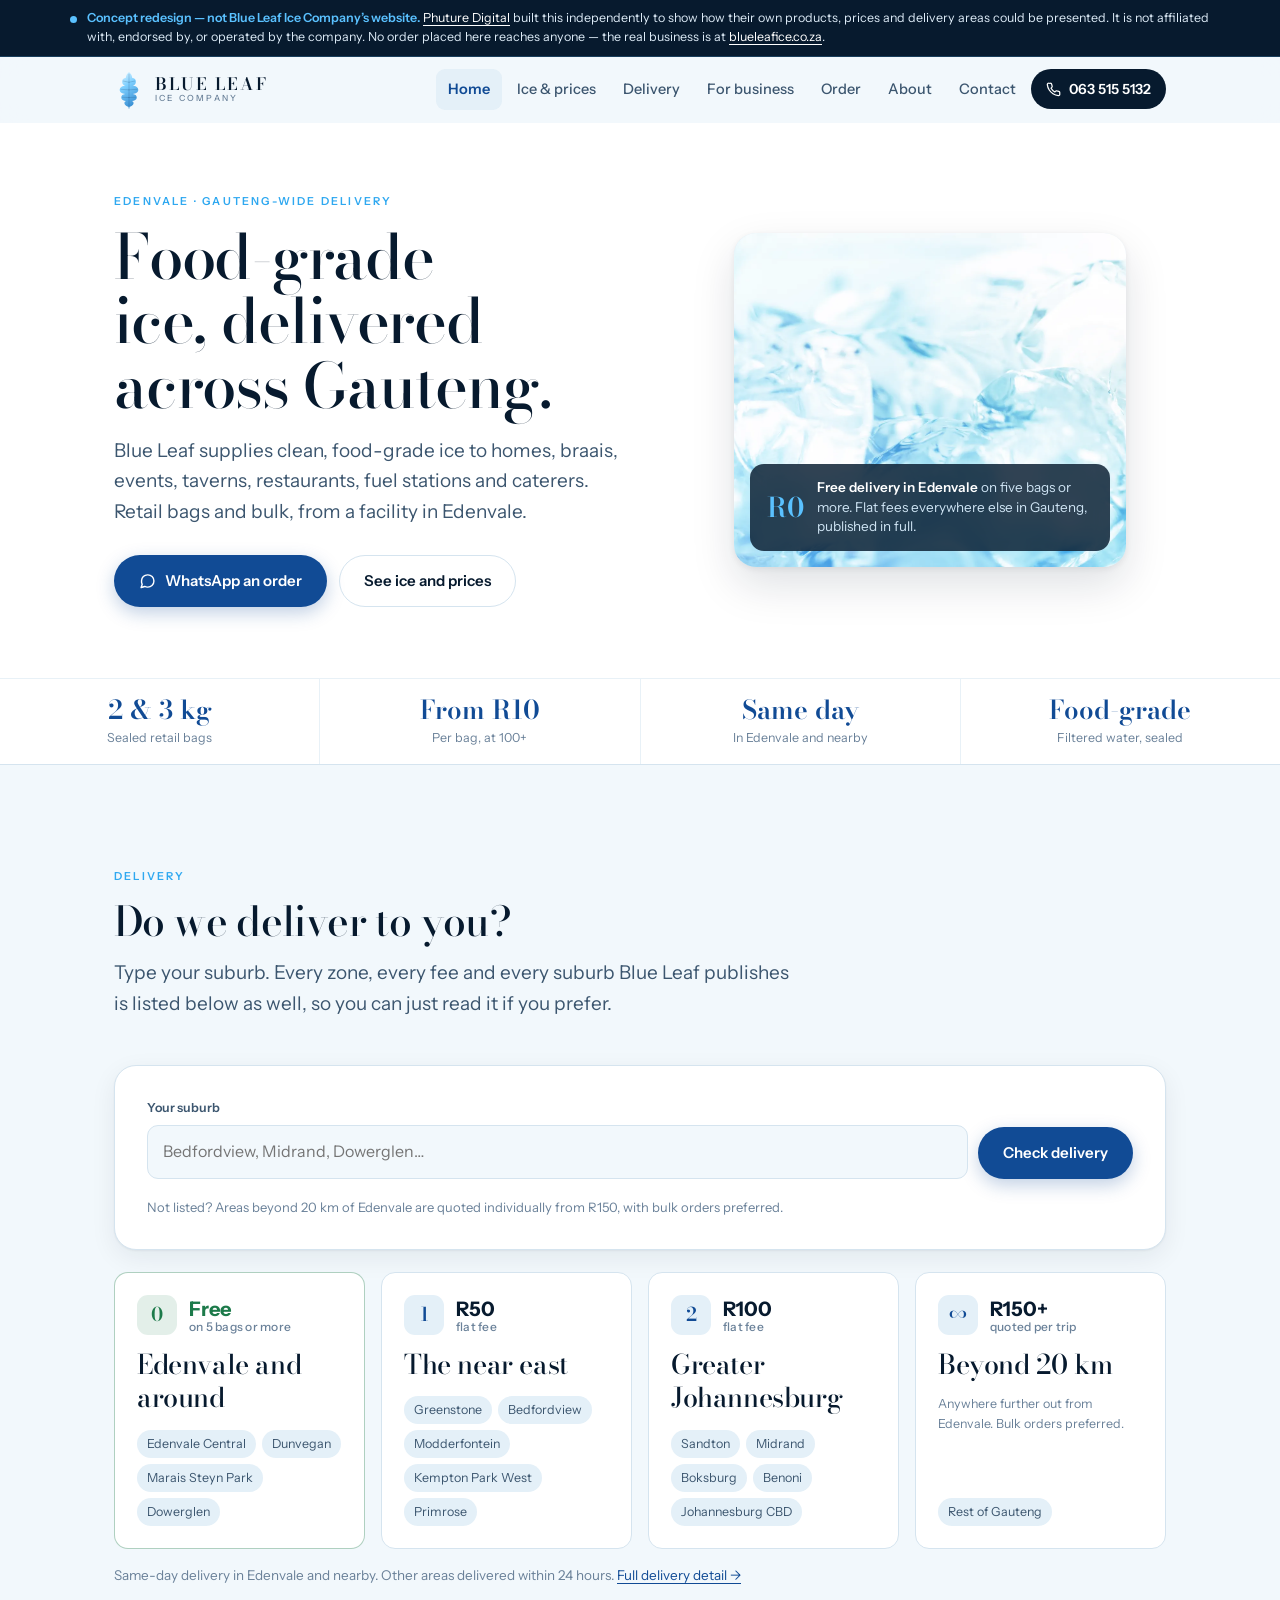
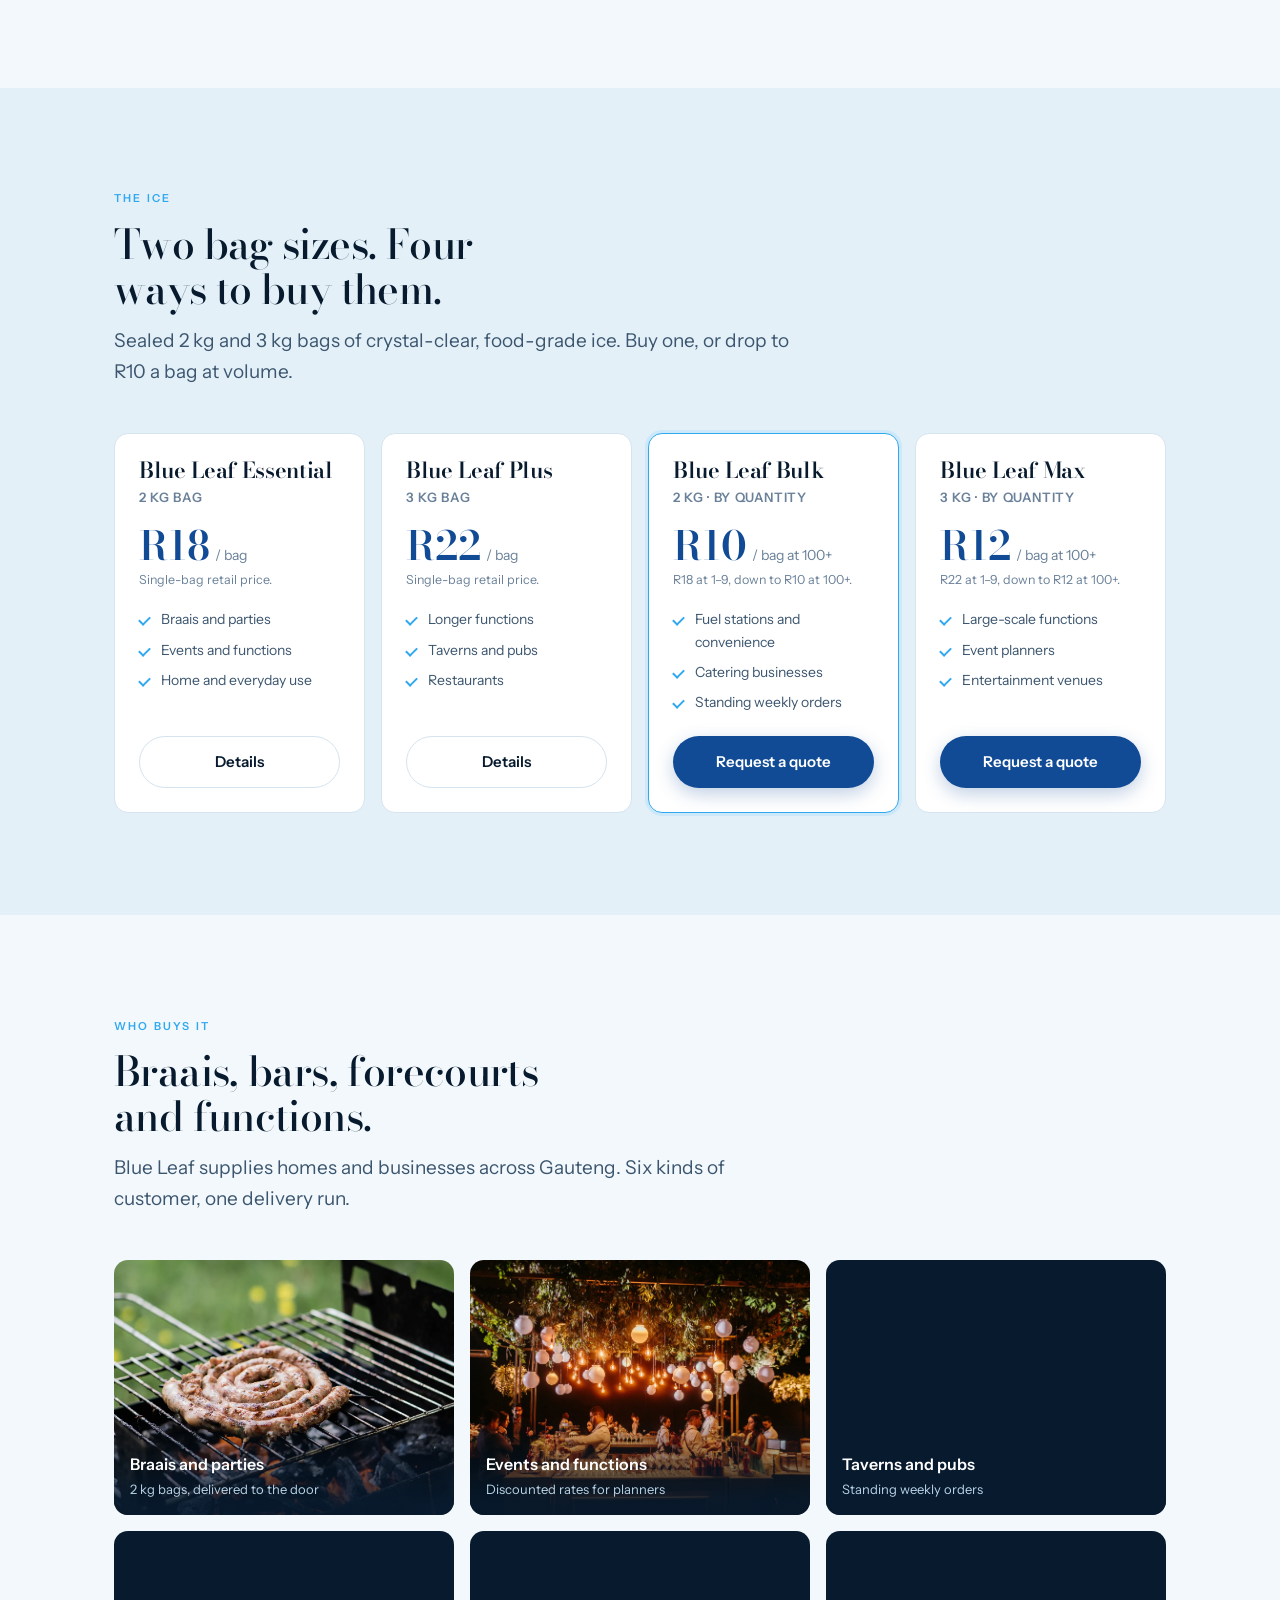
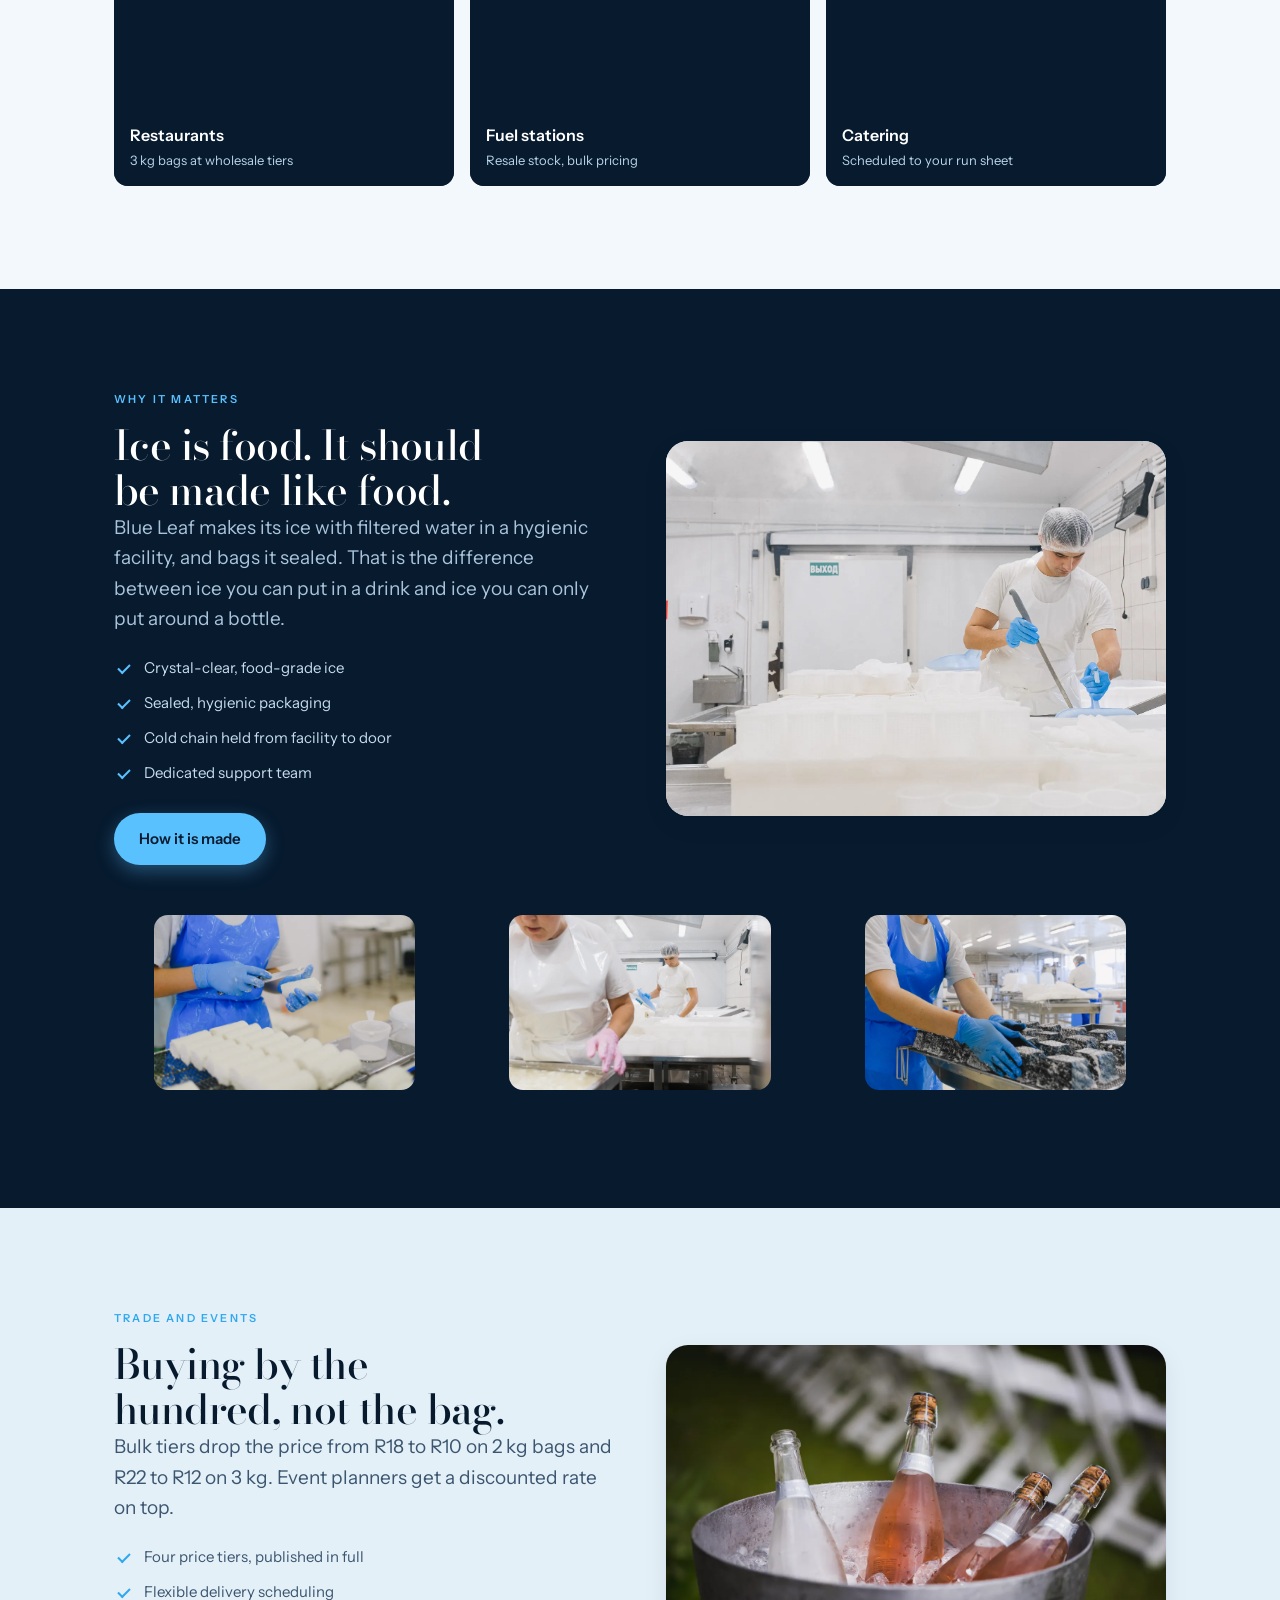
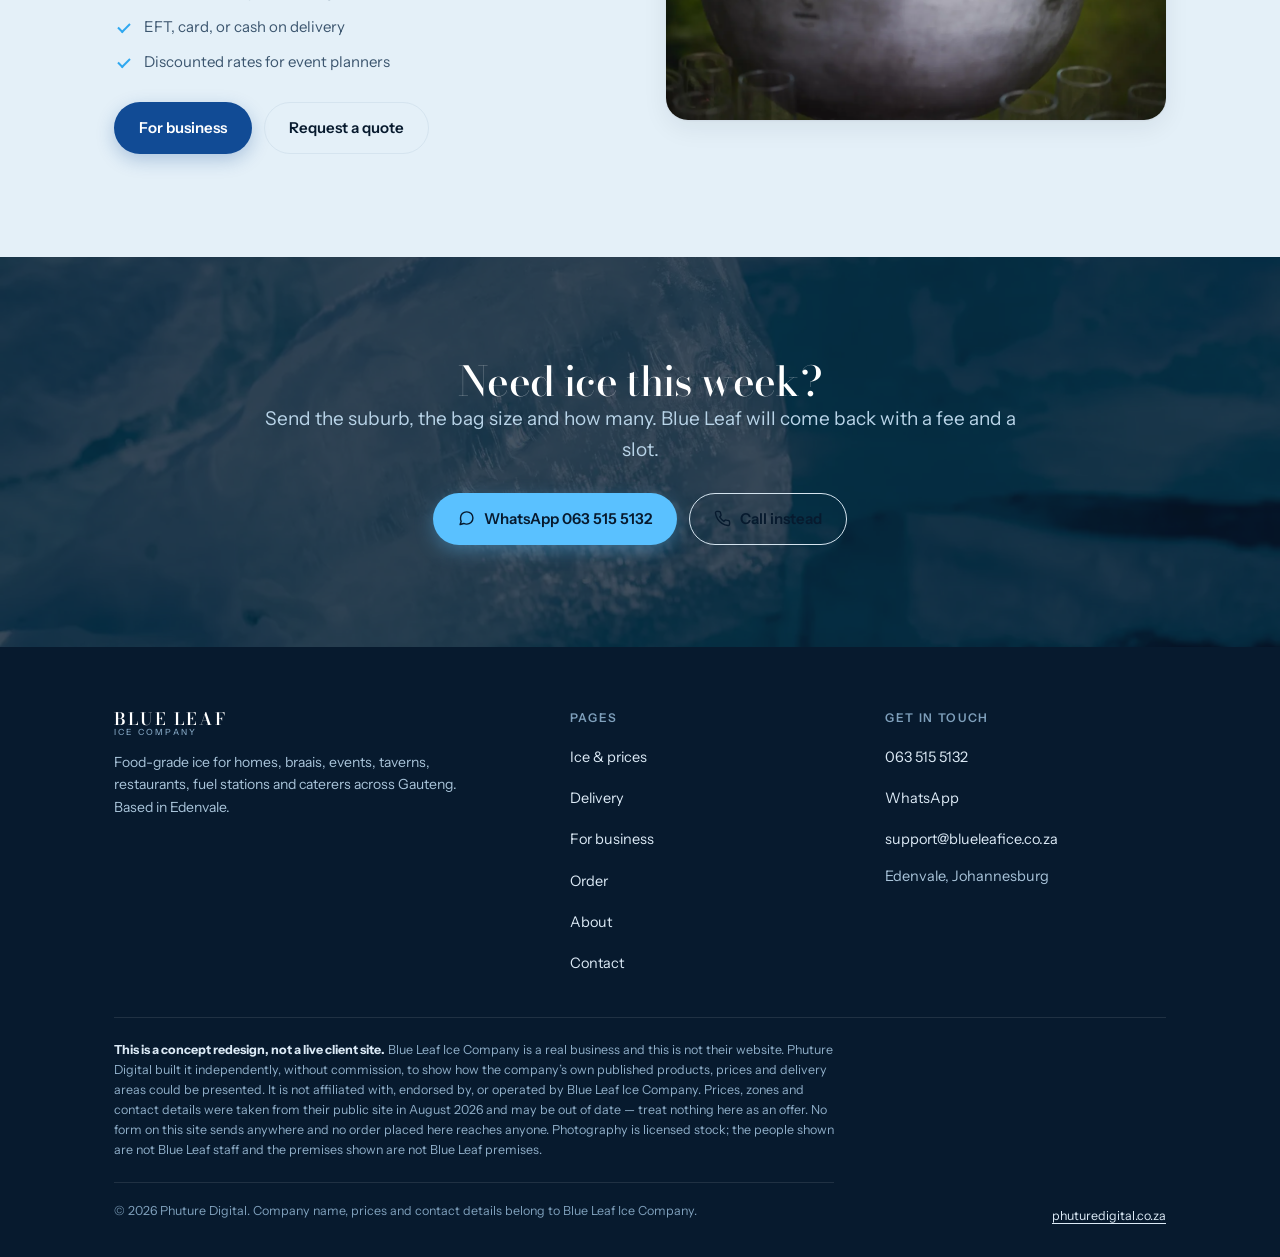
==== index.html @ d7ad10b4 "Blue Leaf Ice concept redesign — seven pages An unsolicited website concept for Blue Leaf Ice Compan" ====
<!doctype html>
<html lang="en-ZA">
<head>
<meta charset="utf-8">
<meta name="viewport" content="width=device-width, initial-scale=1">
<title>Blue Leaf Ice Company — concept redesign by Phuture Digital</title>
<meta name="description" content="A website design concept for Blue Leaf Ice Company, an ice supplier in Edenvale, Gauteng. Independent concept by Phuture Digital — not the company’s official site.">
<meta name="robots" content="noindex, nofollow">
<meta name="author" content="Phuture Digital">
<meta property="og:type" content="website">
<meta property="og:site_name" content="Blue Leaf Ice Company (concept redesign)">
<meta property="og:locale" content="en_ZA">
<meta property="og:title" content="Blue Leaf Ice Company — concept redesign by Phuture Digital">
<meta property="og:description" content="A website design concept for Blue Leaf Ice Company, an ice supplier in Edenvale, Gauteng. Independent concept by Phuture Digital — not the company’s official site.">
<meta property="og:image" content="assets/hero.webp">
<meta name="twitter:card" content="summary_large_image">
<meta name="theme-color" content="#071A2E">
<link rel="icon" href="assets/favicon.svg" type="image/svg+xml">
<link rel="preconnect" href="https://fonts.googleapis.com">
<link rel="preconnect" href="https://fonts.gstatic.com" crossorigin>
<link rel="stylesheet" href="https://fonts.googleapis.com/css2?family=Bodoni+Moda:opsz,wght@6..96,500;6..96,600&family=Instrument+Sans:wght@400;500;600;700&display=swap">
<link rel="stylesheet" href="styles.css">
<!-- Stamp `.js` BEFORE first paint. A deferred script cannot do this without a
     flash of content: the stylesheet blocks rendering and the script does not. -->
<script>document.documentElement.className += ' js';</script>
</head>
<body>
<!-- ============================================================
     GENERATED FILE — do not edit here.
     Source: tools/content/index.html + tools/chrome.mjs
     Rebuild: node tools/build-pages.mjs
     ============================================================ -->
<a class="skip" href="#main">Skip to content</a>

<!-- icons:start -->
<svg class="vh" aria-hidden="true" focusable="false" xmlns="http://www.w3.org/2000/svg">
  <symbol id="i-phone" viewBox="0 0 24 24" fill="none" stroke="currentColor" stroke-width="2" stroke-linecap="round" stroke-linejoin="round"><path d="M22 16.9v3a2 2 0 0 1-2.2 2 19.8 19.8 0 0 1-8.6-3.1 19.5 19.5 0 0 1-6-6A19.8 19.8 0 0 1 2.1 4.2 2 2 0 0 1 4.1 2h3a2 2 0 0 1 2 1.7c.1 1 .4 1.9.7 2.8a2 2 0 0 1-.5 2.1L8.1 9.9a16 16 0 0 0 6 6l1.3-1.3a2 2 0 0 1 2.1-.4c.9.3 1.8.6 2.8.7a2 2 0 0 1 1.7 2Z"/></symbol>
  <symbol id="i-chat" viewBox="0 0 24 24" fill="none" stroke="currentColor" stroke-width="2" stroke-linecap="round" stroke-linejoin="round"><path d="M21 11.5a8.4 8.4 0 0 1-9 8.4 8.5 8.5 0 0 1-3.9-.9L3 20.5l1.5-4.6A8.4 8.4 0 0 1 3.6 11 8.4 8.4 0 0 1 12 2.6h.5A8.4 8.4 0 0 1 21 11Z"/></symbol>
  <symbol id="i-mail" viewBox="0 0 24 24" fill="none" stroke="currentColor" stroke-width="2" stroke-linecap="round" stroke-linejoin="round"><rect x="2" y="4" width="20" height="16" rx="2"/><path d="m22 7-10 6L2 7"/></symbol>
  <symbol id="i-pin" viewBox="0 0 24 24" fill="none" stroke="currentColor" stroke-width="2" stroke-linecap="round" stroke-linejoin="round"><path d="M20 10c0 6-8 12-8 12s-8-6-8-12a8 8 0 0 1 16 0Z"/><circle cx="12" cy="10" r="3"/></symbol>
  <symbol id="i-clock" viewBox="0 0 24 24" fill="none" stroke="currentColor" stroke-width="2" stroke-linecap="round" stroke-linejoin="round"><circle cx="12" cy="12" r="9"/><path d="M12 7v5l3 2"/></symbol>
  <symbol id="i-truck" viewBox="0 0 24 24" fill="none" stroke="currentColor" stroke-width="2" stroke-linecap="round" stroke-linejoin="round"><path d="M14 17V5a1 1 0 0 0-1-1H2a1 1 0 0 0-1 1v11a1 1 0 0 0 1 1h2"/><path d="M14 8h4l3 3v5a1 1 0 0 1-1 1h-1"/><circle cx="7" cy="17.5" r="2.2"/><circle cx="17" cy="17.5" r="2.2"/></symbol>
  <symbol id="i-snow" viewBox="0 0 24 24" fill="none" stroke="currentColor" stroke-width="2" stroke-linecap="round" stroke-linejoin="round"><path d="M12 2v20M4.2 6.5l15.6 9M19.8 6.5l-15.6 9M12 6l3-2.5M12 6 9 3.5M12 18l3 2.5M12 18l-3 2.5M4.9 9.6 1.5 8.9M7.2 14.2l-3.3 1.4M19.1 9.6l3.4-.7M16.8 14.2l3.3 1.4"/></symbol>
  <symbol id="i-shield" viewBox="0 0 24 24" fill="none" stroke="currentColor" stroke-width="2" stroke-linecap="round" stroke-linejoin="round"><path d="M12 22s8-3.6 8-10V5.5L12 2 4 5.5V12c0 6.4 8 10 8 10Z"/><path d="m9 12 2 2 4-4"/></symbol>
  <symbol id="i-tag" viewBox="0 0 24 24" fill="none" stroke="currentColor" stroke-width="2" stroke-linecap="round" stroke-linejoin="round"><path d="M20.6 13.4 12 22l-9-9V3h10l7.6 7.6a2 2 0 0 1 0 2.8Z"/><circle cx="7.5" cy="7.5" r="1.4"/></symbol>
  <symbol id="i-card" viewBox="0 0 24 24" fill="none" stroke="currentColor" stroke-width="2" stroke-linecap="round" stroke-linejoin="round"><rect x="2" y="5" width="20" height="14" rx="2"/><path d="M2 10h20"/></symbol>
  <symbol id="i-info" viewBox="0 0 24 24" fill="none" stroke="currentColor" stroke-width="2" stroke-linecap="round" stroke-linejoin="round"><circle cx="12" cy="12" r="9"/><path d="M12 11v5M12 8h.01"/></symbol>
</svg>
<!-- icons:end -->

<!-- banner:start -->
<div class="concept-banner">
  <div class="inner">
    <span class="dot" aria-hidden="true"></span>
    <p><strong>Concept redesign — not Blue Leaf Ice Company&rsquo;s website.</strong>
    <a href="https://www.phuturedigital.co.za" rel="noopener">Phuture Digital</a> built this independently to show how their own products, prices and delivery areas could be presented. It is not affiliated with, endorsed by, or operated by the company. No order placed here reaches anyone &mdash; the real business is at
    <a href="https://www.blueleafice.co.za" rel="noopener nofollow">blueleafice.co.za</a>.</p>
  </div>
</div>
<!-- banner:end -->

<!-- nav:start -->
<header class="nav">
  <div class="nav-inner">
    <a class="brand" href="index.html">
      <img class="brand-mark" src="assets/mark.svg" alt="" width="30" height="41">
      <span class="brand-type">
        <span class="brand-name">Blue Leaf</span>
        <span class="brand-sub">Ice Company</span>
      </span>
    </a>
    <button class="nav-toggle" type="button" aria-expanded="false" aria-controls="nav-links">Menu</button>
    <nav class="nav-links" id="nav-links" aria-label="Main">
      <a href="index.html" aria-current="page">Home</a>
      <a href="products.html">Ice & prices</a>
      <a href="delivery.html">Delivery</a>
      <a href="business.html">For business</a>
      <a href="order.html">Order</a>
      <a href="about.html">About</a>
      <a href="contact.html">Contact</a>
      <a class="nav-call" href="tel:+27635155132">
        <svg aria-hidden="true"><use href="#i-phone"></use></svg>063 515 5132
      </a>
    </nav>
  </div>
</header>
<!-- nav:end -->

<main id="main">
<!-- ===================================================================== HERO -->
<section class="hero">
  <div class="wrap">
    <div class="hero-grid">
      <div class="hero-copy">
        <p class="eyebrow">Edenvale &middot; Gauteng-wide delivery</p>
        <h1 class="h-xl">Food-grade ice, delivered across Gauteng.</h1>
        <p class="lede">Blue Leaf supplies clean, food-grade ice to homes, braais, events, taverns, restaurants, fuel stations and caterers. Retail bags and bulk, from a facility in Edenvale.</p>
        <div class="btn-row">
          <a class="btn btn-primary" href="https://wa.me/27635155132" rel="noopener">
            <svg aria-hidden="true"><use href="#i-chat"></use></svg>WhatsApp an order
          </a>
          <a class="btn btn-ghost" href="products.html">See ice and prices</a>
        </div>
      </div>

      <figure class="hero-figure reveal">
        <img src="assets/hero.webp" alt="Clear ice packed in a chilled tray, lit cold and blue."
             width="1600" height="1045" fetchpriority="high" decoding="async">
        <figcaption class="hero-tag">
          <span class="n">R0</span>
          <p><strong>Free delivery in Edenvale</strong> on five bags or more. Flat fees everywhere else in Gauteng, published in full.</p>
        </figcaption>
      </figure>
    </div>
  </div>

  <ul class="hero-strip">
    <li><span class="k">2 &amp; 3 kg</span><span class="v">Sealed retail bags</span></li>
    <li><span class="k">From R10</span><span class="v">Per bag, at 100+</span></li>
    <li><span class="k">Same day</span><span class="v">In Edenvale and nearby</span></li>
    <li><span class="k">Food-grade</span><span class="v">Filtered water, sealed</span></li>
  </ul>
</section>

<!-- ============================================================ ZONE FINDER -->
<section class="band" aria-labelledby="zones-h">
  <div class="wrap">
    <div class="sec-head reveal">
      <p class="eyebrow">Delivery</p>
      <h2 class="h-lg" id="zones-h">Do we deliver to you?</h2>
      <p class="lede">Type your suburb. Every zone, every fee and every suburb Blue Leaf publishes is listed below as well, so you can just read it if you prefer.</p>
    </div>

    <form class="finder reveal" data-finder novalidate>
      <div class="finder-form">
        <div class="finder-field">
          <label for="suburb">Your suburb</label>
          <input id="suburb" name="suburb" type="text" autocomplete="address-level3"
                 placeholder="Bedfordview, Midrand, Dowerglen&hellip;">
        </div>
        <button class="btn btn-primary" type="submit">Check delivery</button>
      </div>
      <div class="finder-out" data-finder-out aria-live="polite"></div>
      <p class="finder-hint">Not listed? Areas beyond 20&nbsp;km of Edenvale are quoted individually from R150, with bulk orders preferred.</p>
    </form>

    <div class="zones reveal reveal-d1" style="margin-top:22px">
      <article class="zone free" data-zone="0" data-rank="0" data-free data-fee="Free"
               data-note="Free on orders of five bags or more.">
        <div class="zone-top">
          <span class="zone-n">0</span>
          <span class="zone-fee">Free<span class="sub">on 5 bags or more</span></span>
        </div>
        <h3 class="zone-name h-md">Edenvale and around</h3>
        <ul class="zone-list">
          <li>Edenvale Central</li><li>Dunvegan</li><li>Marais Steyn Park</li><li>Dowerglen</li>
        </ul>
      </article>

      <article class="zone" data-zone="1" data-rank="1" data-fee="R50"
               data-note="R50 flat delivery fee.">
        <div class="zone-top">
          <span class="zone-n">1</span>
          <span class="zone-fee">R50<span class="sub">flat fee</span></span>
        </div>
        <h3 class="zone-name h-md">The near east</h3>
        <ul class="zone-list">
          <li>Greenstone</li><li>Bedfordview</li><li>Modderfontein</li><li>Kempton Park West</li><li>Primrose</li>
        </ul>
      </article>

      <article class="zone" data-zone="2" data-rank="2" data-fee="R100"
               data-note="R100 flat delivery fee.">
        <div class="zone-top">
          <span class="zone-n">2</span>
          <span class="zone-fee">R100<span class="sub">flat fee</span></span>
        </div>
        <h3 class="zone-name h-md">Greater Johannesburg</h3>
        <ul class="zone-list">
          <li>Sandton</li><li>Midrand</li><li>Boksburg</li><li>Benoni</li><li>Johannesburg CBD</li>
        </ul>
      </article>

      <article class="zone" data-zone="&infin;" data-rank="3" data-fee="From R150"
               data-note="Quoted individually from R150. Bulk orders preferred.">
        <div class="zone-top">
          <span class="zone-n">&infin;</span>
          <span class="zone-fee">R150+<span class="sub">quoted per trip</span></span>
        </div>
        <h3 class="zone-name h-md">Beyond 20&nbsp;km</h3>
        <p class="zone-note">Anywhere further out from Edenvale. Bulk orders preferred.</p>
        <ul class="zone-list"><li>Rest of Gauteng</li></ul>
      </article>
    </div>

    <p class="small reveal" style="margin-top:16px">
      Same-day delivery in Edenvale and nearby. Other areas delivered within 24 hours.
      <a href="delivery.html">Full delivery detail &rarr;</a>
    </p>
  </div>
</section>

<!-- =============================================================== PRODUCTS -->
<section class="band alt" aria-labelledby="prods-h">
  <div class="wrap">
    <div class="sec-head reveal">
      <p class="eyebrow">The ice</p>
      <h2 class="h-lg" id="prods-h">Two bag sizes. Four ways to buy them.</h2>
      <p class="lede">Sealed 2&nbsp;kg and 3&nbsp;kg bags of crystal-clear, food-grade ice. Buy one, or drop to R10 a bag at volume.</p>
    </div>

    <div class="prods">
      <article class="prod reveal">
        <h3 class="prod-name">Blue Leaf Essential</h3>
        <p class="prod-size">2 kg bag</p>
        <p class="prod-price"><span class="r">R18</span><span class="u">/ bag</span></p>
        <p class="prod-from">Single-bag retail price.</p>
        <ul>
          <li>Braais and parties</li>
          <li>Events and functions</li>
          <li>Home and everyday use</li>
        </ul>
        <a class="btn btn-ghost" href="products.html">Details</a>
      </article>

      <article class="prod reveal reveal-d1">
        <h3 class="prod-name">Blue Leaf Plus</h3>
        <p class="prod-size">3 kg bag</p>
        <p class="prod-price"><span class="r">R22</span><span class="u">/ bag</span></p>
        <p class="prod-from">Single-bag retail price.</p>
        <ul>
          <li>Longer functions</li>
          <li>Taverns and pubs</li>
          <li>Restaurants</li>
        </ul>
        <a class="btn btn-ghost" href="products.html">Details</a>
      </article>

      <article class="prod feature reveal reveal-d2">
        <h3 class="prod-name">Blue Leaf Bulk</h3>
        <p class="prod-size">2 kg &middot; by quantity</p>
        <p class="prod-price"><span class="r">R10</span><span class="u">/ bag at 100+</span></p>
        <p class="prod-from">R18 at 1&ndash;9, down to R10 at 100+.</p>
        <ul>
          <li>Fuel stations and convenience</li>
          <li>Catering businesses</li>
          <li>Standing weekly orders</li>
        </ul>
        <a class="btn btn-primary" href="order.html">Request a quote</a>
      </article>

      <article class="prod reveal reveal-d3">
        <h3 class="prod-name">Blue Leaf Max</h3>
        <p class="prod-size">3 kg &middot; by quantity</p>
        <p class="prod-price"><span class="r">R12</span><span class="u">/ bag at 100+</span></p>
        <p class="prod-from">R22 at 1&ndash;9, down to R12 at 100+.</p>
        <ul>
          <li>Large-scale functions</li>
          <li>Event planners</li>
          <li>Entertainment venues</li>
        </ul>
        <a class="btn btn-primary" href="order.html">Request a quote</a>
      </article>
    </div>
  </div>
</section>

<!-- =============================================================== SEGMENTS -->
<section class="band" aria-labelledby="segs-h">
  <div class="wrap">
    <div class="sec-head reveal">
      <p class="eyebrow">Who buys it</p>
      <h2 class="h-lg" id="segs-h">Braais, bars, forecourts and functions.</h2>
      <p class="lede">Blue Leaf supplies homes and businesses across Gauteng. Six kinds of customer, one delivery run.</p>
    </div>

    <div class="segs">
      <a class="seg-card reveal" href="business.html">
        <img src="assets/braai.webp" alt="Boerewors coiled on a braai grid over coals." width="1200" height="1800" loading="lazy" decoding="async">
        <span class="cap">Braais and parties<span>2 kg bags, delivered to the door</span></span>
      </a>
      <a class="seg-card reveal reveal-d1" href="business.html">
        <img src="assets/event.webp" alt="An outdoor bar set up under festoon lights at an evening event." width="1600" height="1067" loading="lazy" decoding="async">
        <span class="cap">Events and functions<span>Discounted rates for planners</span></span>
      </a>
      <a class="seg-card reveal reveal-d2" href="business.html">
        <img src="assets/tavern.webp" alt="A warmly lit wooden back-bar lined with bottles." width="1200" height="800" loading="lazy" decoding="async">
        <span class="cap">Taverns and pubs<span>Standing weekly orders</span></span>
      </a>
      <a class="seg-card reveal" href="business.html">
        <img src="assets/restaurant.webp" alt="A row of glasses standing upturned along a restaurant bar." width="1200" height="800" loading="lazy" decoding="async">
        <span class="cap">Restaurants<span>3 kg bags at wholesale tiers</span></span>
      </a>
      <a class="seg-card reveal reveal-d1" href="business.html">
        <img src="assets/fuel.webp" alt="A lit forecourt convenience shop at dusk." width="1200" height="1800" loading="lazy" decoding="async">
        <span class="cap">Fuel stations<span>Resale stock, bulk pricing</span></span>
      </a>
      <a class="seg-card reveal reveal-d2" href="business.html">
        <img src="assets/catering.webp" alt="A caterer in a hairnet serving from a chafing dish." width="1200" height="795" loading="lazy" decoding="async">
        <span class="cap">Catering<span>Scheduled to your run sheet</span></span>
      </a>
    </div>
  </div>
</section>

<!-- ============================================================= FOOD-GRADE -->
<section class="band dark" aria-labelledby="grade-h">
  <div class="wrap">
    <div class="split">
      <div>
        <p class="eyebrow on-dark">Why it matters</p>
        <h2 class="h-lg" id="grade-h">Ice is food. It should be made like food.</h2>
        <p class="lede">Blue Leaf makes its ice with filtered water in a hygienic facility, and bags it sealed. That is the difference between ice you can put in a drink and ice you can only put around a bottle.</p>
        <ul class="ticks">
          <li>Crystal-clear, food-grade ice</li>
          <li>Sealed, hygienic packaging</li>
          <li>Cold chain held from facility to door</li>
          <li>Dedicated support team</li>
        </ul>
        <div class="btn-row">
          <a class="btn btn-ice" href="about.html">How it is made</a>
        </div>
      </div>
      <div class="split-figure reveal">
        <img src="assets/facility.webp" alt="A worker in a hairnet and gloves working over a bed of ice in a cold room." width="1600" height="1067" loading="lazy" decoding="async">
      </div>
    </div>

    <div class="proof">
      <figure class="proof-figure reveal">
        <img src="assets/gloves.webp" alt="Gloved hands moving trays of ice cubes." width="1200" height="800" loading="lazy" decoding="async">
      </figure>
      <figure class="proof-figure reveal reveal-d1">
        <img src="assets/purity.webp" alt="A worker in whites smoothing a clean bed of ice." width="1400" height="933" loading="lazy" decoding="async">
      </figure>
      <figure class="proof-figure reveal reveal-d2">
        <img src="assets/machine.webp" alt="Ice trays being worked on a stainless production line." width="1400" height="933" loading="lazy" decoding="async">
      </figure>
    </div>
  </div>
</section>

<!-- ================================================================ BUSINESS -->
<section class="band alt" aria-labelledby="biz-h">
  <div class="wrap">
    <div class="split rev">
      <div class="split-figure reveal">
        <img src="assets/cooler.webp" alt="Bottles standing chilled in a bucket packed with ice." width="1400" height="933" loading="lazy" decoding="async">
      </div>
      <div>
        <p class="eyebrow">Trade and events</p>
        <h2 class="h-lg" id="biz-h">Buying by the hundred, not the bag.</h2>
        <p class="lede">Bulk tiers drop the price from R18 to R10 on 2&nbsp;kg bags and R22 to R12 on 3&nbsp;kg. Event planners get a discounted rate on top.</p>
        <ul class="ticks">
          <li>Four price tiers, published in full</li>
          <li>Flexible delivery scheduling</li>
          <li>EFT, card, or cash on delivery</li>
          <li>Discounted rates for event planners</li>
        </ul>
        <div class="btn-row">
          <a class="btn btn-primary" href="business.html">For business</a>
          <a class="btn btn-ghost" href="order.html">Request a quote</a>
        </div>
      </div>
    </div>
  </div>
</section>

<!-- ===================================================================== CTA -->
<section class="band cta-band">
  <div class="band-bg" aria-hidden="true">
    <img src="assets/texture.webp" alt="" width="1600" height="1067" loading="lazy" decoding="async">
  </div>
  <div class="wrap">
    <h2 class="h-lg">Need ice this week?</h2>
    <p class="lede">Send the suburb, the bag size and how many. Blue Leaf will come back with a fee and a slot.</p>
    <div class="btn-row">
      <a class="btn btn-ice" href="https://wa.me/27635155132" rel="noopener">
        <svg aria-hidden="true"><use href="#i-chat"></use></svg>WhatsApp 063 515 5132
      </a>
      <a class="btn btn-ghost" href="tel:+27635155132">
        <svg aria-hidden="true"><use href="#i-phone"></use></svg>Call instead
      </a>
    </div>
  </div>
</section>
</main>

<!-- footer:start -->
<footer class="foot">
  <div class="wrap">
    <div class="foot-top">
      <div class="foot-brand">
        <span class="brand-name">Blue Leaf</span>
        <span class="brand-sub">Ice Company</span>
        <p>Food-grade ice for homes, braais, events, taverns, restaurants, fuel stations and caterers across Gauteng. Based in Edenvale.</p>
      </div>
      <div>
        <h4>Pages</h4>
        <ul>
          <li><a href="products.html">Ice & prices</a></li>
          <li><a href="delivery.html">Delivery</a></li>
          <li><a href="business.html">For business</a></li>
          <li><a href="order.html">Order</a></li>
          <li><a href="about.html">About</a></li>
          <li><a href="contact.html">Contact</a></li>
        </ul>
      </div>
      <div>
        <h4>Get in touch</h4>
        <ul>
          <li><a href="tel:+27635155132">063 515 5132</a></li>
          <li><a href="https://wa.me/27635155132" rel="noopener">WhatsApp</a></li>
          <li><a href="mailto:support@blueleafice.co.za">support@blueleafice.co.za</a></li>
          <li>Edenvale, Johannesburg</li>
        </ul>
      </div>
    </div>

    <div class="concept-note">
      <strong>This is a concept redesign, not a live client site.</strong>
      Blue Leaf Ice Company is a real business and this is not their website. Phuture Digital built it independently, without commission, to show how the company&rsquo;s own published products, prices and delivery areas could be presented. It is not affiliated with, endorsed by, or operated by Blue Leaf Ice Company. Prices, zones and contact details were taken from their public site in August 2026 and may be out of date &mdash; treat nothing here as an offer. No form on this site sends anywhere and no order placed here reaches anyone. Photography is licensed stock; the people shown are not Blue Leaf staff and the premises shown are not Blue Leaf premises.
    </div>

    <div class="foot-bottom">
      <span>&copy; 2026 Phuture Digital. Company name, prices and contact details belong to Blue Leaf Ice Company.</span>
      <span><a href="https://www.phuturedigital.co.za" rel="noopener">phuturedigital.co.za</a></span>
    </div>
  </div>
</footer>
<!-- footer:end -->

<script src="site.js"></script>
</body>
</html>
---- styles.css ----
/* ============================================================================
   Blue Leaf Ice Company — concept redesign by Phuture Digital
   ----------------------------------------------------------------------------
   Not the company's official site. See the banner on every page.

   PALETTE PROVENANCE. Nothing here is invented. Two sources, different
   authority:
     - DECLARED. #5AC1FF and #00001F are the two non-Webflow-default colours in
       Blue Leaf's own stylesheet (14 and 13 uses). That is designer intent and
       it wins for the accent and the darkest ink.
     - SAMPLED. #114B95, #2D71B2 and #C6F2FF were read out of the supplied logo
       raster by tools/sample-colours.mjs. They fill in the middle of the scale,
       which the declared pair does not cover.
   #00001F is used as a reference point rather than literally: at hue 240 and
   12% lightness it reads as black-violet, so the ink here is rotated to the
   logo's own 210 hue so that dark surfaces read navy rather than dead black.

   TYPOGRAPHY. The supplied logo sets BLUE LEAF in a high-contrast Didone with
   wide tracking; the live site sets everything in Instrument Sans. Those two
   things disagree. This resolves the disagreement in the logo's favour for
   display type while KEEPING Instrument Sans for body copy — the redesign is
   meant to fix a mismatch, not to throw away a reasonable decision.
   ========================================================================= */

:root {
  /* --- ink ------------------------------------------------------------- */
  --ink:        #071A2E;   /* deep navy ground */
  --ink-2:      #0E2F55;   /* raised dark surface */
  --ink-soft:   #3C566F;   /* body text on light */
  --ink-mute:   #6A8199;   /* captions, meta */

  /* --- brand ----------------------------------------------------------- */
  --brand:      #114B95;   /* sampled: the logo wordmark navy */
  --brand-mid:  #2D71B2;   /* sampled: the leaf mid-tone */
  --ice:        #5AC1FF;   /* DECLARED in Blue Leaf's own CSS */
  --ice-deep:   #2FA8F0;   /* darkened ice — passes AA on white, --ice does not */
  --ice-pale:   #C6F2FF;   /* sampled: the logo's highlight */

  /* --- surfaces --------------------------------------------------------- */
  --mist:       #F2F8FC;   /* page ground */
  --mist-2:     #E4F0F8;   /* alternating band */
  --card:       #FFFFFF;
  --line:       #D5E4EF;
  --line-soft:  #E8F1F7;

  /* --- accents ---------------------------------------------------------- */
  --warn:       #B25E00;   /* the "not affiliated" register, and form errors */
  --go:         #1C7A4A;   /* free-delivery zone */

  /* --- type ------------------------------------------------------------- */
  --f-display: 'Bodoni Moda', 'Didot', Georgia, 'Times New Roman', serif;
  --f-body: 'Instrument Sans', system-ui, -apple-system, 'Segoe UI', Roboto, sans-serif;

  /* --- metrics ----------------------------------------------------------- */
  --wrap: 1140px;
  --gutter: clamp(18px, 4vw, 44px);
  --band: clamp(56px, 8vw, 104px);
  --radius: 14px;
  --radius-lg: 22px;
  --shadow: 0 1px 2px rgba(7, 26, 46, .05), 0 8px 26px rgba(7, 26, 46, .07);
  --shadow-lift: 0 2px 6px rgba(7, 26, 46, .07), 0 18px 44px rgba(7, 26, 46, .13);
}

/* ============================================================================
   Reset
   ========================================================================= */

*, *::before, *::after { box-sizing: border-box; }

html { -webkit-text-size-adjust: 100%; scroll-behavior: smooth; }

body {
  margin: 0;
  background: var(--mist);
  color: var(--ink);
  font-family: var(--f-body);
  font-size: 16px;
  line-height: 1.6;
  -webkit-font-smoothing: antialiased;
  text-rendering: optimizeLegibility;
}

h1, h2, h3, h4 { margin: 0; line-height: 1.14; letter-spacing: -.015em; font-weight: 600; }
p { margin: 0; }
ul, ol { margin: 0; padding: 0; }
li { list-style: none; }

img, svg { display: block; max-width: 100%; }

/* An <img>'s width/height ATTRIBUTES become presentational hints that beat a
   bare max-width:100% for the height, so a constrained image squashes and
   `aspect-ratio` — which only resolves a MISSING dimension — silently does
   nothing. Pairing the attribute selector restores the ratio. Do not remove. */
img[width][height] { height: auto; }

/* Images that must FILL their frame rather than follow their own ratio have to
   OUT-SPECIFY the guard above. img[width][height] scores (0,2,1) — two
   attribute selectors beat a lone class — so `.seg-card img` at (0,1,1) would
   lose and the fill would silently collapse to intrinsic height. Matching the
   attributes brings these to (0,3,1). Every new fill selector must repeat
   [width][height] or it will not work. */
.hero-figure img[width][height],
.seg-card img[width][height],
.proof-figure img[width][height],
.band-bg img[width][height],
.split-figure img[width][height],
.prod-figure img[width][height] { height: 100%; }

a { color: var(--brand); text-underline-offset: 3px; }
a:hover { color: var(--ice-deep); }

button, input, select, textarea { font: inherit; color: inherit; }

:focus-visible {
  outline: 3px solid var(--ice-deep);
  outline-offset: 2px;
  border-radius: 4px;
}

.skip {
  position: absolute; left: -9999px; top: 0; z-index: 100;
  background: var(--ink); color: #fff; padding: 12px 18px; border-radius: 0 0 8px 0;
}
.skip:focus { left: 0; }

.wrap { max-width: var(--wrap); margin: 0 auto; padding-inline: var(--gutter); }
.vh {
  position: absolute; width: 1px; height: 1px; overflow: hidden;
  clip: rect(0 0 0 0); clip-path: inset(50%); white-space: nowrap;
}

/* ============================================================================
   Concept banner
   ----------------------------------------------------------------------------
   Blue Leaf Ice Company is a REAL business. This banner plus the noindex header
   in vercel.json and robots.txt are what keep a concept redesign from competing
   with, or being mistaken for, their actual site. Both are required: the banner
   stops a person mistaking it, the header stops Google surfacing it.
   ========================================================================= */

.concept-banner {
  background: var(--ink);
  color: #DCEAF6;
  font-size: 12.5px;
  line-height: 1.5;
  padding: 9px var(--gutter);
  border-bottom: 1px solid rgba(90, 193, 255, .22);
}
.concept-banner .inner {
  max-width: var(--wrap); margin: 0 auto;
  display: flex; gap: 10px; align-items: flex-start;
}
.concept-banner strong { color: var(--ice); font-weight: 600; }
.concept-banner a { color: #fff; text-decoration: underline; }
.concept-banner a:hover { color: var(--ice); }
.concept-banner .dot {
  flex: none; width: 7px; height: 7px; border-radius: 50%;
  background: var(--ice); margin-top: 7px;
}

/* ============================================================================
   Navigation
   ========================================================================= */

.nav {
  position: sticky; top: 0; z-index: 50;
  background: rgba(242, 248, 252, .88);
  backdrop-filter: blur(12px);
  border-bottom: 1px solid transparent;
  transition: border-color .2s ease, box-shadow .2s ease;
}
.nav.stuck { border-bottom-color: var(--line); box-shadow: 0 6px 20px rgba(7, 26, 46, .06); }

.nav-inner {
  max-width: var(--wrap); margin: 0 auto; padding: 12px var(--gutter);
  display: flex; align-items: center; gap: 18px;
}

.brand { display: flex; align-items: center; gap: 11px; text-decoration: none; color: inherit; flex: none; }
.brand-mark { width: 30px; flex: none; }
.brand-type { display: grid; gap: 1px; }
/* Both are <span>s and both are used OUTSIDE .brand-type (the footer lockup
   puts them straight into a div), so they carry their own display:block rather
   than relying on a grid parent to lay them out. */
.brand-name, .brand-sub { display: block; }
.brand-name {
  font-family: var(--f-display);
  font-size: 17px; font-weight: 600; letter-spacing: .13em;
  text-transform: uppercase; line-height: 1; color: var(--ink);
}
.brand-sub {
  font-size: 8.5px; letter-spacing: .26em; text-transform: uppercase;
  color: var(--ink-mute); font-weight: 500; line-height: 1;
}

.nav-links { display: flex; gap: 3px; margin-left: auto; align-items: center; }
.nav-links a {
  display: block; padding: 9px 12px; border-radius: 9px;
  font-size: 14.5px; font-weight: 500; color: var(--ink-soft); text-decoration: none;
  transition: background .16s ease, color .16s ease;
}
.nav-links a:hover { background: var(--mist-2); color: var(--ink); }
.nav-links a[aria-current="page"] { color: var(--brand); background: var(--mist-2); font-weight: 600; }

/* The phone number is a first-class navigation item, not a footer detail.
   Blue Leaf's live site renders 063 515 5132 INSIDE A PNG, so on a phone — the
   device most of their traffic is on, buying a perishable product with same-day
   urgency — it cannot be tapped, copied, or read by a screen reader. Making it
   a real tel: link in persistent chrome is the single highest-value change on
   this site. */
/* Scoped as `.nav-links a.nav-call` (0,2,1) on purpose. `.nav-links a` above
   scores (0,1,1) and sets display:block — a bare `.nav-call` at (0,1,0) LOSES
   to it, and the button silently stacks its icon above its label. Same trap as
   the img[width][height] guard at the top of this file: a descendant selector
   written loosely out-ranks a component class written specifically. */
.nav-links a.nav-call {
  display: inline-flex; align-items: center; gap: 8px; flex: none;
  padding: 9px 15px; border-radius: 999px;
  background: var(--ink); color: #fff !important;
  font-size: 14px; font-weight: 600; text-decoration: none; white-space: nowrap;
  transition: background .16s ease, transform .16s ease;
}
.nav-call:hover { background: var(--brand); color: #fff; transform: translateY(-1px); }
.nav-call svg { width: 15px; height: 15px; flex: none; }

.nav-toggle {
  display: none; margin-left: auto;
  background: var(--card); border: 1px solid var(--line);
  border-radius: 10px; padding: 9px 12px; cursor: pointer;
  font-size: 14px; font-weight: 600; color: var(--ink);
}

@media (max-width: 900px) {
  .nav-toggle { display: block; }
  .nav-links {
    display: none; position: absolute; left: 0; right: 0; top: 100%;
    flex-direction: column; gap: 2px; align-items: stretch;
    background: var(--card); border-bottom: 1px solid var(--line);
    padding: 10px var(--gutter) 16px; box-shadow: var(--shadow);
  }
  .nav-links.open { display: flex; }
  .nav-links a { padding: 12px 10px; font-size: 16px; }
  .nav-call { order: -1; justify-content: center; margin-bottom: 6px; }
}
@media (max-width: 420px) {
  .brand-name { font-size: 15px; letter-spacing: .1em; }
  .brand-mark { width: 25px; }
}

/* ============================================================================
   Typographic scale
   ========================================================================= */

.eyebrow {
  font-size: 11px; letter-spacing: .2em; text-transform: uppercase;
  font-weight: 600; color: var(--ice-deep); margin-bottom: 14px;
}
.eyebrow.on-dark { color: var(--ice); }

.h-xl {
  font-family: var(--f-display);
  font-size: clamp(34px, 6.2vw, 62px); font-weight: 500;
  line-height: 1.04; letter-spacing: -.02em; text-wrap: balance;
}
.h-lg {
  font-family: var(--f-display);
  font-size: clamp(27px, 4vw, 41px); font-weight: 500;
  line-height: 1.1; letter-spacing: -.015em; text-wrap: balance;
}
.h-md {
  font-family: var(--f-display);
  font-size: clamp(21px, 2.6vw, 27px); font-weight: 500; line-height: 1.2;
}
.lede {
  font-size: clamp(16.5px, 1.7vw, 19px); line-height: 1.6;
  color: var(--ink-soft); max-width: 60ch;
}
.small { font-size: 13.5px; line-height: 1.55; color: var(--ink-mute); }

.band { padding-block: var(--band); }
.band.alt { background: var(--mist-2); }
.band.dark { background: var(--ink); color: #E3EFF8; }
.band.dark .lede, .band.dark .small { color: #A9C4DA; }
.band.dark .h-lg, .band.dark .h-md, .band.dark .h-xl { color: #fff; }

.sec-head { max-width: 62ch; margin-bottom: clamp(28px, 4vw, 46px); }
.sec-head .lede { margin-top: 14px; }

/* ============================================================================
   Buttons
   ========================================================================= */

.btn {
  display: inline-flex; align-items: center; justify-content: center; gap: 9px;
  padding: 13px 24px; border-radius: 999px; border: 1px solid transparent;
  font-size: 15px; font-weight: 600; text-decoration: none; cursor: pointer;
  transition: transform .16s ease, background .16s ease, box-shadow .16s ease;
  min-height: 46px;
}
.btn svg { width: 17px; height: 17px; flex: none; }
.btn:hover { transform: translateY(-2px); }

.btn-primary { background: var(--brand); color: #fff; box-shadow: 0 6px 18px rgba(17, 75, 149, .26); }
.btn-primary:hover { background: #0D3C7A; color: #fff; box-shadow: 0 10px 26px rgba(17, 75, 149, .32); }

.btn-ice { background: var(--ice); color: var(--ink); box-shadow: 0 6px 18px rgba(90, 193, 255, .34); }
.btn-ice:hover { background: var(--ice-pale); color: var(--ink); }

.btn-ghost { background: transparent; color: var(--ink); border-color: var(--line); }
.btn-ghost:hover { background: var(--card); border-color: var(--ice-deep); color: var(--brand); }
/* On the CTA bands the ghost button sits over a photograph, where a 30%
   white hairline all but disappears. It gets a translucent fill and a much
   stronger border so it still reads as a button against the busiest frame. */
.band.dark .btn-ghost {
  color: #fff; border-color: rgba(255, 255, 255, .55);
  background: rgba(255, 255, 255, .1);
}
.band.dark .btn-ghost:hover { background: rgba(255, 255, 255, .22); color: #fff; }

.btn-row { display: flex; flex-wrap: wrap; gap: 12px; margin-top: 28px; }

/* ============================================================================
   Hero
   ----------------------------------------------------------------------------
   A split rather than a full-bleed photograph with a scrim. Two reasons: the
   headline stays on a flat ground so it needs no scrim fighting the image, and
   the left column can carry the two things a visitor actually came for — the
   phone number and whether Blue Leaf delivers to them.
   ========================================================================= */

.hero { background: var(--card); border-bottom: 1px solid var(--line); }
.hero-grid {
  display: grid; grid-template-columns: 1.05fr .95fr; gap: clamp(28px, 4.5vw, 64px);
  align-items: center; padding-block: clamp(38px, 5.5vw, 76px);
}
.hero-copy .lede { margin-top: 18px; }

.hero-figure {
  position: relative; border-radius: var(--radius-lg); overflow: hidden;
  aspect-ratio: 4 / 3.4; background: var(--mist-2); box-shadow: var(--shadow-lift);
}
.hero-figure img { width: 100%; object-fit: cover; }

/* A frosted card sitting over the photograph, carrying the delivery promise.
   Bottom-left because the hero image's own detail sits top-right. */
.hero-tag {
  position: absolute; left: 16px; right: 16px; bottom: 16px;
  background: rgba(7, 26, 46, .82);
  backdrop-filter: blur(10px);
  color: #fff; padding: 14px 17px; border-radius: var(--radius);
  display: flex; gap: 13px; align-items: center;
}
.hero-tag .n {
  font-family: var(--f-display); font-size: 27px; line-height: 1;
  color: var(--ice); font-weight: 600; flex: none;
}
.hero-tag p { font-size: 13.5px; line-height: 1.45; color: #CFE4F4; }
.hero-tag strong { color: #fff; font-weight: 600; }

@media (max-width: 880px) {
  .hero-grid { grid-template-columns: 1fr; gap: 30px; }
  .hero-figure { aspect-ratio: 16 / 11; }
}

/* --- the trust strip under the hero ------------------------------------- */
.hero-strip {
  border-top: 1px solid var(--line-soft);
  display: grid; grid-template-columns: repeat(4, 1fr); gap: 1px;
  background: var(--line-soft);
}
.hero-strip li { background: var(--card); padding: 18px var(--gutter); text-align: center; }
/* display:block is required, not cosmetic — these are <span>s, so without it
   the figure and its label run together on one line. */
.hero-strip .k {
  display: block;
  font-family: var(--f-display); font-size: clamp(19px, 2.4vw, 26px);
  color: var(--brand); font-weight: 600; line-height: 1;
}
.hero-strip .v { display: block; font-size: 12.5px; color: var(--ink-mute); margin-top: 6px; line-height: 1.4; }
@media (max-width: 700px) { .hero-strip { grid-template-columns: repeat(2, 1fr); } }

/* ============================================================================
   Zone finder — the signature component
   ----------------------------------------------------------------------------
   Blue Leaf's delivery zones, fees and suburb lists currently exist ONLY as
   pixels inside a generated PNG. That means: invisible to search (nobody
   searching "ice delivery Bedfordview" can find them), unreadable by a screen
   reader, untranslatable, unselectable, and impossible to correct without
   re-rendering an image. Rebuilding it as real markup is the single clearest
   demonstration of what this redesign is for, so it gets pride of place.
   ========================================================================= */

.finder {
  background: var(--card); border: 1px solid var(--line);
  border-radius: var(--radius-lg); padding: clamp(20px, 3vw, 32px);
  box-shadow: var(--shadow);
}
.finder-form { display: flex; gap: 10px; flex-wrap: wrap; }
.finder-field { flex: 1 1 240px; min-width: 0; position: relative; }
.finder-field label {
  display: block; font-size: 12.5px; font-weight: 600;
  color: var(--ink-soft); margin-bottom: 7px;
}
.finder-field input {
  width: 100%; padding: 13px 15px; border-radius: 11px;
  border: 1px solid var(--line); background: var(--mist);
  font-size: 16px; /* 16px minimum, or iOS Safari zooms the page on focus */
}
.finder-field input:focus { background: #fff; }
.finder-form .btn { align-self: flex-end; min-height: 48px; }

.finder-out { margin-top: 18px; }
.finder-card {
  display: flex; gap: 15px; align-items: flex-start;
  padding: 17px 19px; border-radius: var(--radius);
  border: 1px solid var(--line); background: var(--mist);
}
.finder-card .badge {
  flex: none; width: 46px; height: 46px; border-radius: 12px;
  display: grid; place-items: center;
  font-family: var(--f-display); font-size: 21px; font-weight: 600;
  background: var(--brand); color: #fff;
}
.finder-card .t { font-weight: 600; font-size: 16.5px; }
.finder-card .d { font-size: 14px; color: var(--ink-soft); margin-top: 3px; }

.finder-card.is-free { border-color: rgba(28, 122, 74, .35); background: rgba(28, 122, 74, .06); }
.finder-card.is-free .badge { background: var(--go); }
.finder-card.is-unknown { border-color: rgba(178, 94, 0, .35); background: rgba(178, 94, 0, .06); }
.finder-card.is-unknown .badge { background: var(--warn); font-size: 19px; }

.finder-hint { font-size: 13px; color: var(--ink-mute); margin-top: 12px; }
.finder-hint button {
  background: none; border: 0; padding: 0; cursor: pointer;
  color: var(--brand); font-weight: 600; text-decoration: underline;
  text-underline-offset: 3px; font-size: inherit;
}

/* ============================================================================
   Zone cards
   ========================================================================= */

.zones { display: grid; grid-template-columns: repeat(auto-fit, minmax(232px, 1fr)); gap: 16px; }
.zone {
  background: var(--card); border: 1px solid var(--line);
  border-radius: var(--radius); padding: 22px; display: flex; flex-direction: column;
}
.zone-top { display: flex; align-items: center; gap: 12px; margin-bottom: 14px; }
.zone-n {
  width: 40px; height: 40px; border-radius: 11px; flex: none; display: grid; place-items: center;
  font-family: var(--f-display); font-size: 19px; font-weight: 600;
  background: var(--mist-2); color: var(--brand);
}
.zone-fee { font-size: 20px; font-weight: 700; line-height: 1.1; }
.zone-fee .sub { display: block; font-size: 12px; font-weight: 500; color: var(--ink-mute); letter-spacing: .02em; }
.zone-list { display: flex; flex-wrap: wrap; gap: 6px; margin-top: auto; padding-top: 14px; }
.zone-list li {
  font-size: 12.5px; padding: 4px 10px; border-radius: 999px;
  background: var(--mist-2); color: var(--ink-soft);
}
.zone-note { font-size: 12.5px; color: var(--ink-mute); margin-top: 12px; }

.zone.free { border-color: rgba(28, 122, 74, .35); }
.zone.free .zone-n { background: rgba(28, 122, 74, .12); color: var(--go); }
.zone.free .zone-fee { color: var(--go); }

/* ============================================================================
   Pricing
   ========================================================================= */

.prods { display: grid; grid-template-columns: repeat(auto-fit, minmax(240px, 1fr)); gap: 16px; }
.prod {
  background: var(--card); border: 1px solid var(--line); border-radius: var(--radius);
  padding: 24px; display: flex; flex-direction: column;
}
.prod.feature { border-color: var(--ice-deep); box-shadow: 0 0 0 3px rgba(90, 193, 255, .17); }
.prod-name { font-family: var(--f-display); font-size: 22px; font-weight: 600; }
.prod-size { font-size: 13px; color: var(--ink-mute); letter-spacing: .05em; text-transform: uppercase; margin-top: 4px; font-weight: 600; }
.prod-price { margin: 18px 0 4px; display: flex; align-items: baseline; gap: 5px; }
.prod-price .r { font-family: var(--f-display); font-size: 40px; font-weight: 600; line-height: 1; color: var(--brand); }
.prod-price .u { font-size: 14px; color: var(--ink-mute); }
.prod-from { font-size: 12.5px; color: var(--ink-mute); }
.prod ul { margin: 18px 0 22px; display: grid; gap: 8px; }
.prod ul li { font-size: 14px; color: var(--ink-soft); padding-left: 22px; position: relative; }
.prod ul li::before {
  content: ""; position: absolute; left: 0; top: 8px;
  width: 11px; height: 7px; border-left: 2px solid var(--ice-deep);
  border-bottom: 2px solid var(--ice-deep); transform: rotate(-45deg);
}
.prod .btn { margin-top: auto; width: 100%; }

/* --- tier table ---------------------------------------------------------- */
.tiers { width: 100%; border-collapse: collapse; font-variant-numeric: tabular-nums; }
.tiers caption {
  text-align: left; font-size: 13px; color: var(--ink-mute);
  padding-bottom: 10px; caption-side: top;
}
.tiers th, .tiers td { padding: 11px 13px; text-align: left; border-bottom: 1px solid var(--line-soft); }
.tiers thead th {
  font-size: 11.5px; letter-spacing: .1em; text-transform: uppercase;
  color: var(--ink-mute); font-weight: 600; border-bottom-color: var(--line);
}
.tiers td:last-child, .tiers th:last-child { text-align: right; }
.tiers tbody tr:last-child td { border-bottom: 0; }
.tiers .best td { font-weight: 700; color: var(--brand); }
.tiers .save { font-size: 12px; color: var(--go); font-weight: 600; }

.table-scroll { overflow-x: auto; -webkit-overflow-scrolling: touch; }

/* ============================================================================
   Segment cards
   ========================================================================= */

/* 280px min, not 220. There are exactly SIX segment cards, and auto-fit at
   220px yields four columns on a 1140px wrap — so the row breaks 4+2 with two
   orphans. 280px yields three, and six divides into three cleanly. Card counts
   have to be designed for; `auto-fit` alone does not know how many there are. */
.segs { display: grid; grid-template-columns: repeat(auto-fit, minmax(280px, 1fr)); gap: 16px; }
.seg-card {
  position: relative; border-radius: var(--radius); overflow: hidden;
  aspect-ratio: 4 / 3; background: var(--ink); display: block;
  text-decoration: none; color: #fff;
}
.seg-card img { width: 100%; object-fit: cover; transition: transform .5s ease; }
.seg-card:hover img { transform: scale(1.05); }
.seg-card figcaption, .seg-card .cap {
  position: absolute; inset: auto 0 0 0; padding: 34px 16px 15px;
  background: linear-gradient(to top, rgba(7, 26, 46, .9) 12%, rgba(7, 26, 46, 0));
  font-weight: 600; font-size: 16px; color: #fff;
}
.seg-card .cap span { display: block; font-weight: 400; font-size: 13px; color: #B9D4E8; margin-top: 2px; }

/* ============================================================================
   Split feature (image + copy)
   ========================================================================= */

.split { display: grid; grid-template-columns: 1fr 1fr; gap: clamp(26px, 4vw, 58px); align-items: center; }
.split.rev .split-figure { order: 2; }
.split-figure {
  border-radius: var(--radius-lg); overflow: hidden; aspect-ratio: 4 / 3;
  background: var(--mist-2); box-shadow: var(--shadow);
}
.split-figure img { width: 100%; object-fit: cover; }
@media (max-width: 820px) {
  .split { grid-template-columns: 1fr; }
  .split.rev .split-figure { order: 0; }
}

/* --- proof band (the food-grade story) ------------------------------------ */
.proof { display: grid; grid-template-columns: repeat(3, 1fr); gap: 14px; margin-top: 34px; }
.proof-figure {
  border-radius: var(--radius); overflow: hidden; aspect-ratio: 3 / 2;
  background: var(--ink-2);
}
.proof-figure img { width: 100%; object-fit: cover; }
@media (max-width: 700px) {
  .proof { grid-template-columns: 1fr 1fr; }
  .proof-figure:last-child { display: none; }
}

/* ============================================================================
   Generic cards / lists
   ========================================================================= */

/* Default 240px gives four columns at desktop, which suits the three- and
   four-card groups. `.cards-3up` raises the floor to force three columns for
   the SIX-card groups, which would otherwise break 4+2. Same reasoning as
   .segs above: the column count has to match the item count. */
.cards { display: grid; grid-template-columns: repeat(auto-fit, minmax(240px, 1fr)); gap: 16px; }
.cards.cards-3up { grid-template-columns: repeat(auto-fit, minmax(300px, 1fr)); }
.card {
  background: var(--card); border: 1px solid var(--line);
  border-radius: var(--radius); padding: 24px;
}
.band.dark .card { background: var(--ink-2); border-color: rgba(255, 255, 255, .09); }
.card h3 { font-size: 17.5px; margin-bottom: 9px; font-weight: 600; letter-spacing: -.005em; }
.card p { font-size: 14.5px; color: var(--ink-soft); line-height: 1.6; }
.band.dark .card p { color: #A9C4DA; }
.card-icon {
  width: 40px; height: 40px; border-radius: 11px; margin-bottom: 15px;
  display: grid; place-items: center; background: var(--mist-2); color: var(--brand);
}
.card-icon svg { width: 20px; height: 20px; }
.band.dark .card-icon { background: rgba(90, 193, 255, .14); color: var(--ice); }

.ticks { display: grid; gap: 11px; margin-top: 22px; }
.ticks li { position: relative; padding-left: 30px; font-size: 15px; color: var(--ink-soft); }
.ticks li::before {
  content: ""; position: absolute; left: 4px; top: 8px;
  width: 12px; height: 7px; border-left: 2.5px solid var(--ice-deep);
  border-bottom: 2.5px solid var(--ice-deep); transform: rotate(-45deg);
}
.band.dark .ticks li { color: #C6DCEC; }
.band.dark .ticks li::before { border-color: var(--ice); }

/* ============================================================================
   FAQ
   ========================================================================= */

.faq { display: grid; gap: 10px; max-width: 800px; }
.faq details {
  background: var(--card); border: 1px solid var(--line);
  border-radius: var(--radius); overflow: hidden;
}
.faq summary {
  cursor: pointer; padding: 17px 20px; font-weight: 600; font-size: 16px;
  display: flex; align-items: center; justify-content: space-between; gap: 14px;
  list-style: none; min-height: 48px;
}
.faq summary::-webkit-details-marker { display: none; }
.faq summary::after {
  content: ""; flex: none; width: 9px; height: 9px;
  border-right: 2px solid var(--ink-mute); border-bottom: 2px solid var(--ink-mute);
  transform: rotate(45deg) translateY(-2px); transition: transform .2s ease;
}
.faq details[open] summary::after { transform: rotate(-135deg) translateY(-2px); }
.faq details[open] summary { color: var(--brand); }
.faq .a { padding: 0 20px 19px; font-size: 15px; color: var(--ink-soft); line-height: 1.65; max-width: 68ch; }

/* ============================================================================
   Forms
   ========================================================================= */

.form { display: grid; gap: 16px; }
.form-row { display: grid; grid-template-columns: 1fr 1fr; gap: 16px; }
@media (max-width: 640px) { .form-row { grid-template-columns: 1fr; } }

.field label { display: block; font-size: 13.5px; font-weight: 600; margin-bottom: 7px; }
.field .opt { font-weight: 400; color: var(--ink-mute); }
.field input, .field select, .field textarea {
  width: 100%; padding: 12px 14px; border-radius: 11px;
  border: 1px solid var(--line); background: var(--card);
  font-size: 16px; /* 16px minimum, or iOS Safari zooms on focus */
}
.field textarea { min-height: 118px; resize: vertical; line-height: 1.55; }
.field .help { font-size: 12.5px; color: var(--ink-mute); margin-top: 6px; }

/* The inert-form notice. A concept site must never let a form look like it
   submitted — silently swallowing an enquiry is a dark pattern, and on a real
   company's redesign it could cost them an actual order. */
.form-note {
  border-left: 3px solid var(--warn); background: rgba(178, 94, 0, .07);
  padding: 14px 16px; border-radius: 0 var(--radius) var(--radius) 0;
  font-size: 13.5px; color: #6E4415; line-height: 1.55;
}
.form-note strong { color: #4A2D0D; }
.form-sent {
  border-left: 3px solid var(--brand); background: var(--mist-2);
  padding: 16px 18px; border-radius: 0 var(--radius) var(--radius) 0;
  font-size: 14.5px; line-height: 1.6;
}
.form-sent strong { display: block; margin-bottom: 4px; }

/* ============================================================================
   Contact rail
   ========================================================================= */

.contacts { display: grid; gap: 12px; }
.contact-item {
  display: flex; gap: 14px; align-items: flex-start;
  padding: 17px 19px; background: var(--card);
  border: 1px solid var(--line); border-radius: var(--radius);
  text-decoration: none; color: inherit;
  transition: border-color .16s ease, transform .16s ease;
}
a.contact-item:hover { border-color: var(--ice-deep); transform: translateY(-2px); }
.contact-item .ci {
  flex: none; width: 40px; height: 40px; border-radius: 11px;
  display: grid; place-items: center; background: var(--mist-2); color: var(--brand);
}
.contact-item .ci svg { width: 19px; height: 19px; }
/* Spans nested in a span — they need display:block or the label, the value and
   the note all run together on one line. */
.contact-item .k, .contact-item .v, .contact-item .m { display: block; }
.contact-item .k { font-size: 12px; letter-spacing: .1em; text-transform: uppercase; color: var(--ink-mute); font-weight: 600; }
.contact-item .v { font-size: 16.5px; font-weight: 600; margin-top: 2px; word-break: break-word; }
.contact-item .m { font-size: 13px; color: var(--ink-mute); margin-top: 2px; }

/* ============================================================================
   CTA band
   ========================================================================= */

.cta-band { position: relative; overflow: hidden; background: var(--ink); color: #fff; }
.cta-band .band-bg { position: absolute; inset: 0; opacity: .26; }
.cta-band .band-bg img { width: 100%; object-fit: cover; }
.cta-band .wrap { position: relative; text-align: center; }
.cta-band .lede { color: #B9D4E8; margin-inline: auto; }
.cta-band .btn-row { justify-content: center; }

/* ============================================================================
   Footer
   ========================================================================= */

.foot { background: var(--ink); color: #A9C4DA; padding-top: clamp(40px, 5vw, 64px); }
.foot a { color: #DCEAF6; }
.foot a:hover { color: var(--ice); }
.foot-top {
  display: grid; grid-template-columns: 1.5fr 1fr 1fr; gap: 34px;
  padding-bottom: 34px; border-bottom: 1px solid rgba(255, 255, 255, .1);
}
@media (max-width: 760px) { .foot-top { grid-template-columns: 1fr 1fr; } .foot-brand { grid-column: 1 / -1; } }
.foot-brand .brand-name { color: #fff; }
.foot-brand .brand-sub { color: #7FA0BC; }
.foot-brand p { font-size: 14px; margin-top: 14px; max-width: 40ch; line-height: 1.6; }
.foot h4 { font-size: 12px; letter-spacing: .14em; text-transform: uppercase; color: #7FA0BC; margin-bottom: 13px; font-weight: 600; }
/* Footer links are STANDALONE targets — each <li> holds nothing but the link —
   so WCAG 2.2 SC 2.5.8's inline-in-prose exemption does not apply to them and
   the 24x24 floor does. At 14.5px they measure 18px tall, so the height comes
   from padding; the list gap shrinks to compensate so the rhythm is unchanged.
   `.foot li` gets the gap instead of `.foot ul` for the same reason. */
.foot ul { display: grid; gap: 2px; }
.foot ul a, .foot ul li { font-size: 14.5px; }
.foot ul a {
  display: inline-block; text-decoration: none;
  padding-block: 5px; min-height: 24px;
}
.foot ul li { padding-block: 3px; }
.foot ul a:hover { text-decoration: underline; }

.concept-note {
  padding: 22px 0; font-size: 12.5px; line-height: 1.6; color: #8FAEC8;
  border-bottom: 1px solid rgba(255, 255, 255, .1); max-width: 90ch;
}
.concept-note strong { color: #DCEAF6; }

.foot-bottom {
  display: flex; flex-wrap: wrap; gap: 10px 24px; justify-content: space-between;
  padding: 18px 0 26px; font-size: 12.5px; color: #7FA0BC;
}
/* Standalone target again — its <span> wraps the link and nothing else. */
.foot-bottom a { display: inline-block; padding-block: 5px; min-height: 24px; }

/* ============================================================================
   Scroll reveal
   ----------------------------------------------------------------------------
   `.js` is stamped on <html> by an inline <head> script, BEFORE first paint — a
   deferred script cannot do it without a flash, because the stylesheet blocks
   rendering and the script does not. No-JS visitors keep the whole page.
   ========================================================================= */

.js .reveal { opacity: 0; transform: translateY(15px); transition: opacity .55s ease, transform .55s ease; }
.js .reveal.in { opacity: 1; transform: none; }
.js .reveal-d1 { transition-delay: .07s; }
.js .reveal-d2 { transition-delay: .14s; }
.js .reveal-d3 { transition-delay: .21s; }

/* Reduced motion MUST force full opacity. A reveal that only un-hides via
   script leaves anyone with motion turned down looking at a blank page —
   killing the transition alone is not enough, and is the exact bug that makes
   a site appear broken only for the users least able to work around it. */
@media (prefers-reduced-motion: reduce) {
  html { scroll-behavior: auto; }
  .js .reveal { opacity: 1 !important; transform: none !important; transition: none !important; }
  *, *::before, *::after {
    animation-duration: .01ms !important;
    animation-iteration-count: 1 !important;
    transition-duration: .01ms !important;
    transition-delay: 0ms !important;
  }
  .seg-card:hover img { transform: none; }
  .btn:hover, a.contact-item:hover, .nav-call:hover { transform: none; }
}

@media print {
  .concept-banner, .nav, .cta-band, .pd-network { display: none; }
  .js .reveal { opacity: 1 !important; transform: none !important; }
  body { background: #fff; }
}
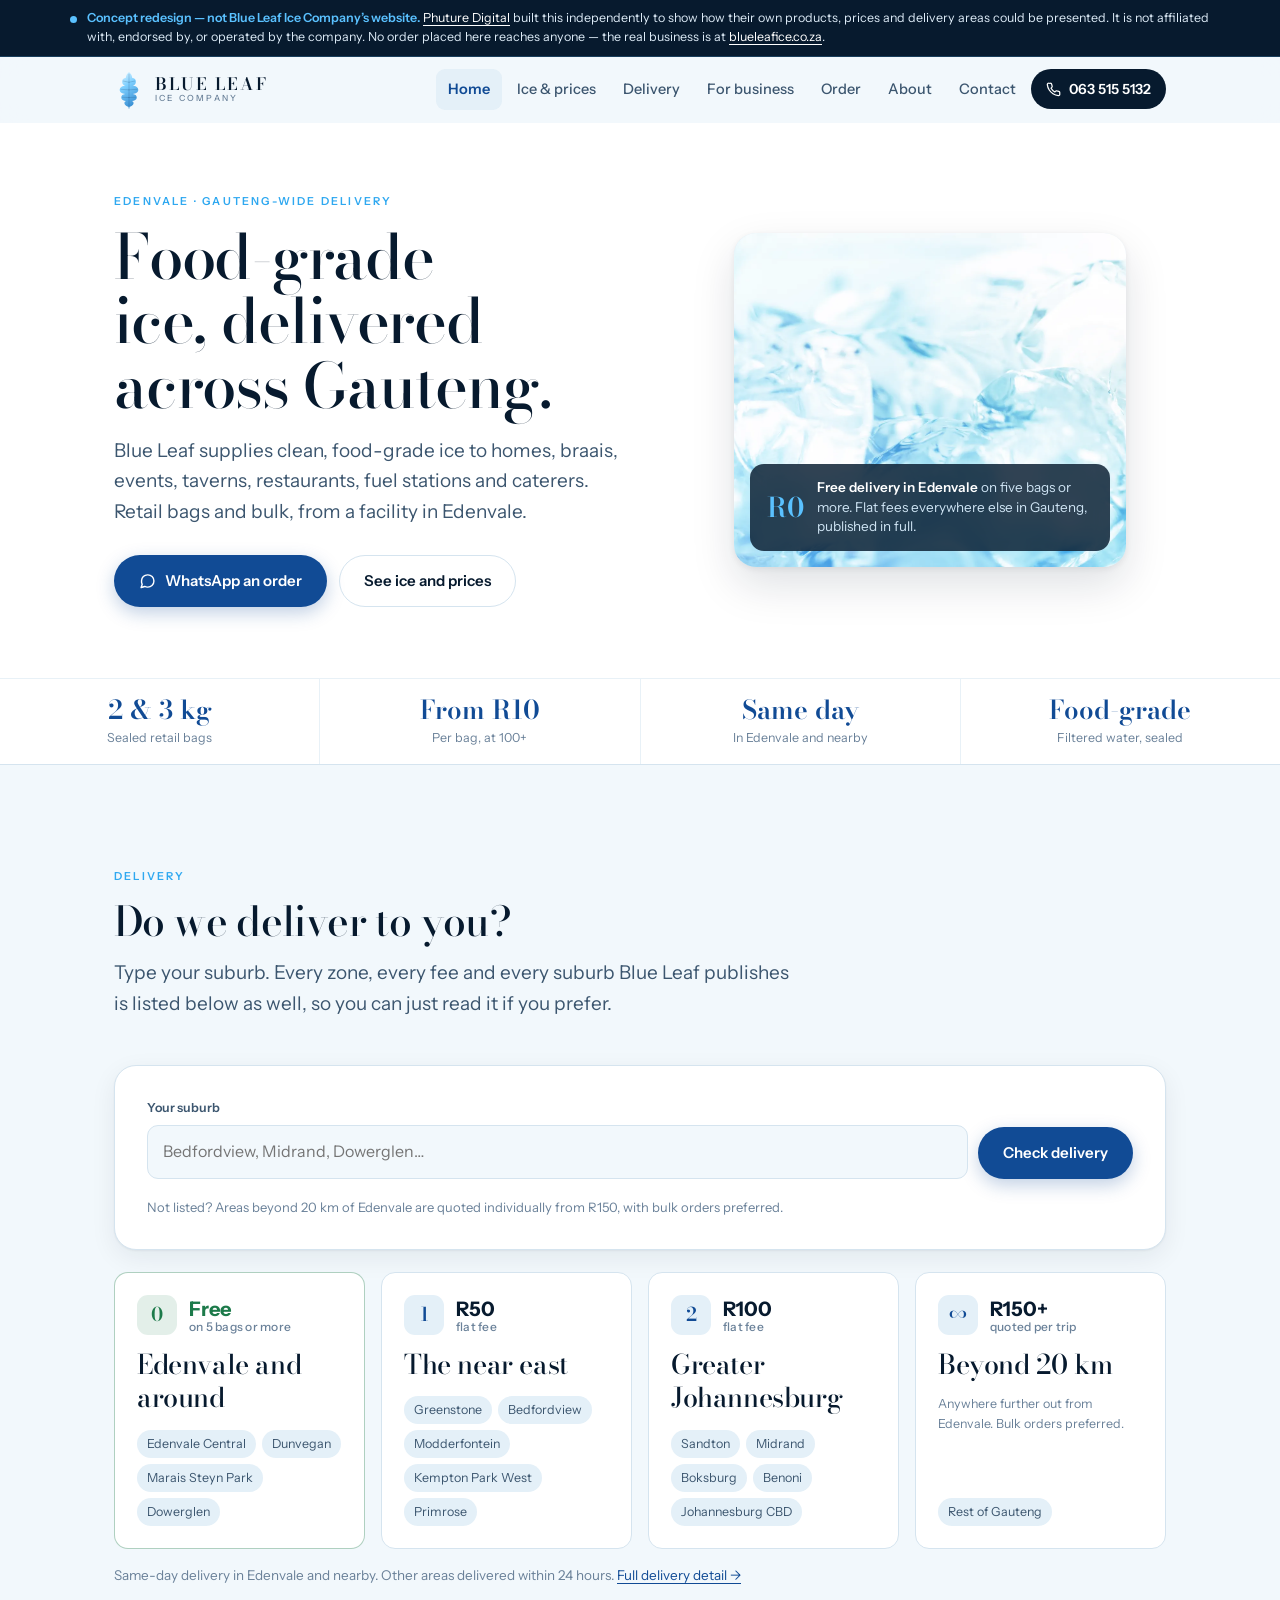
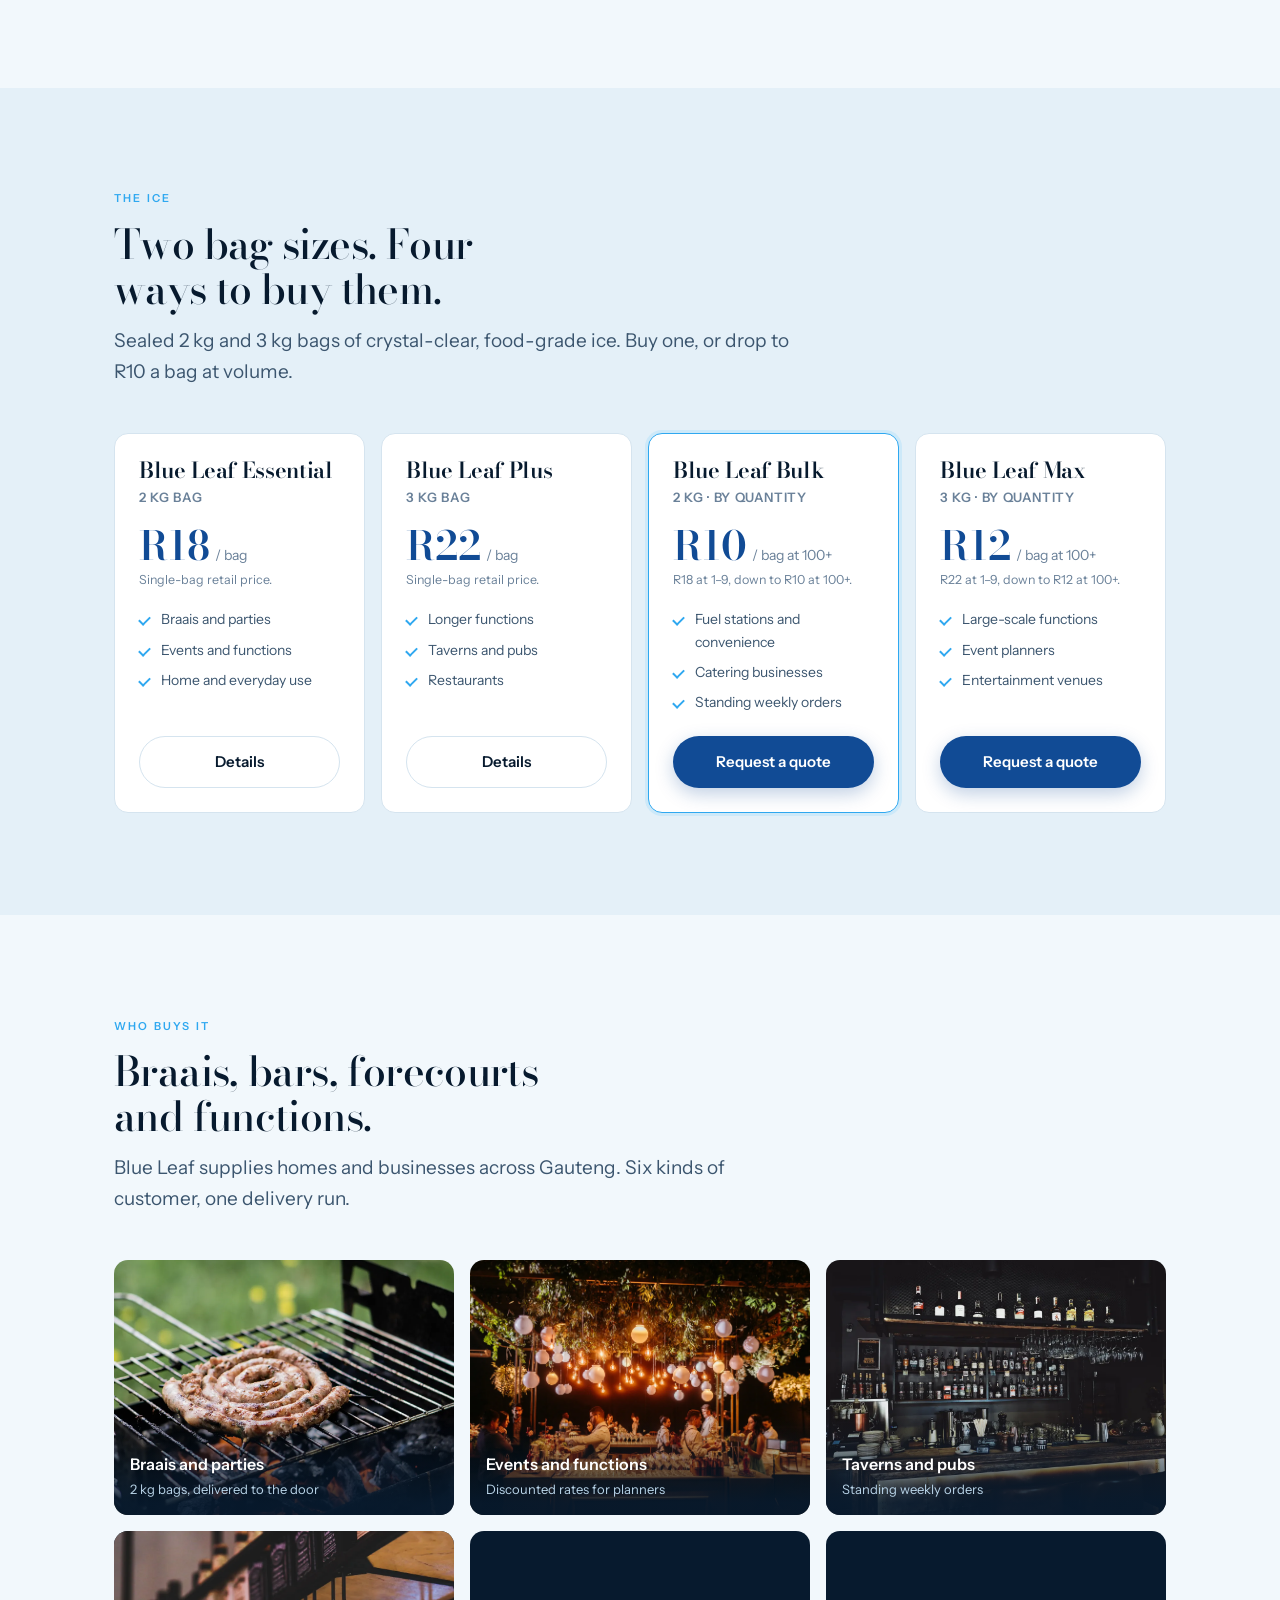
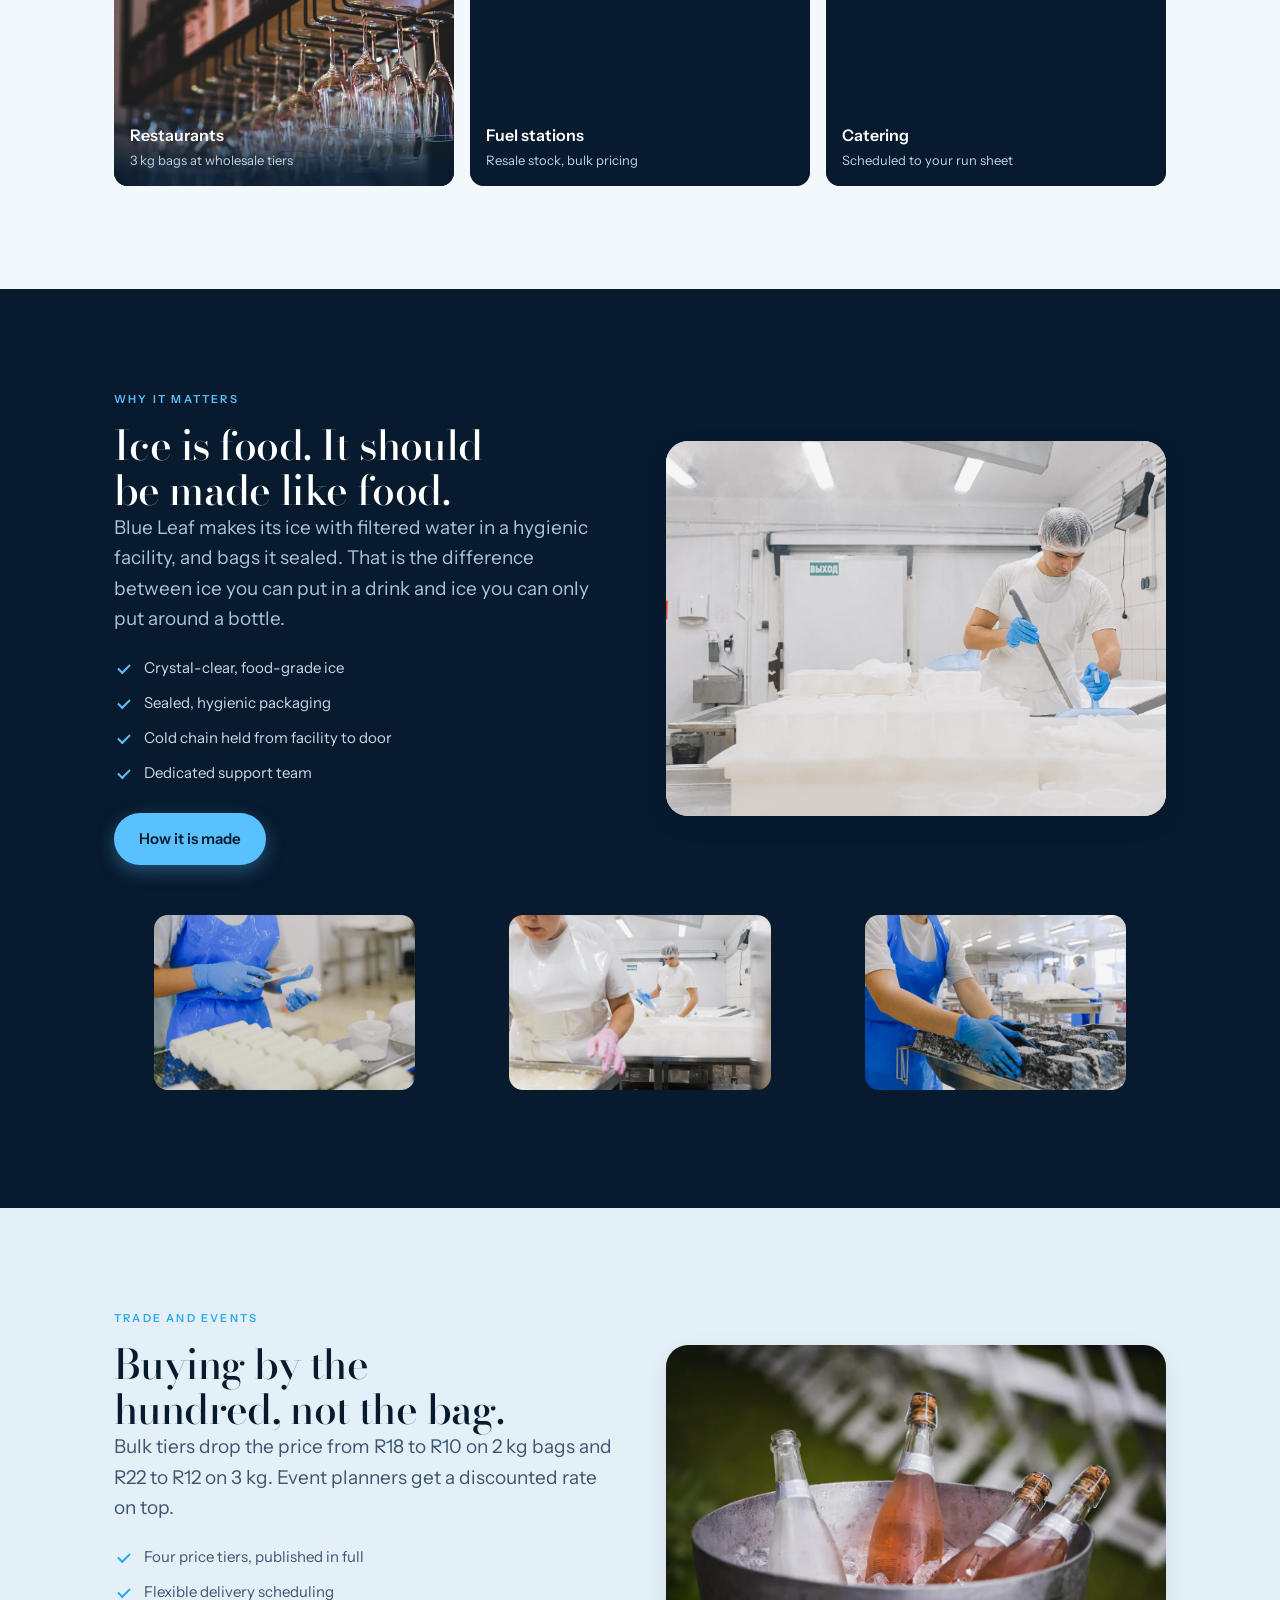
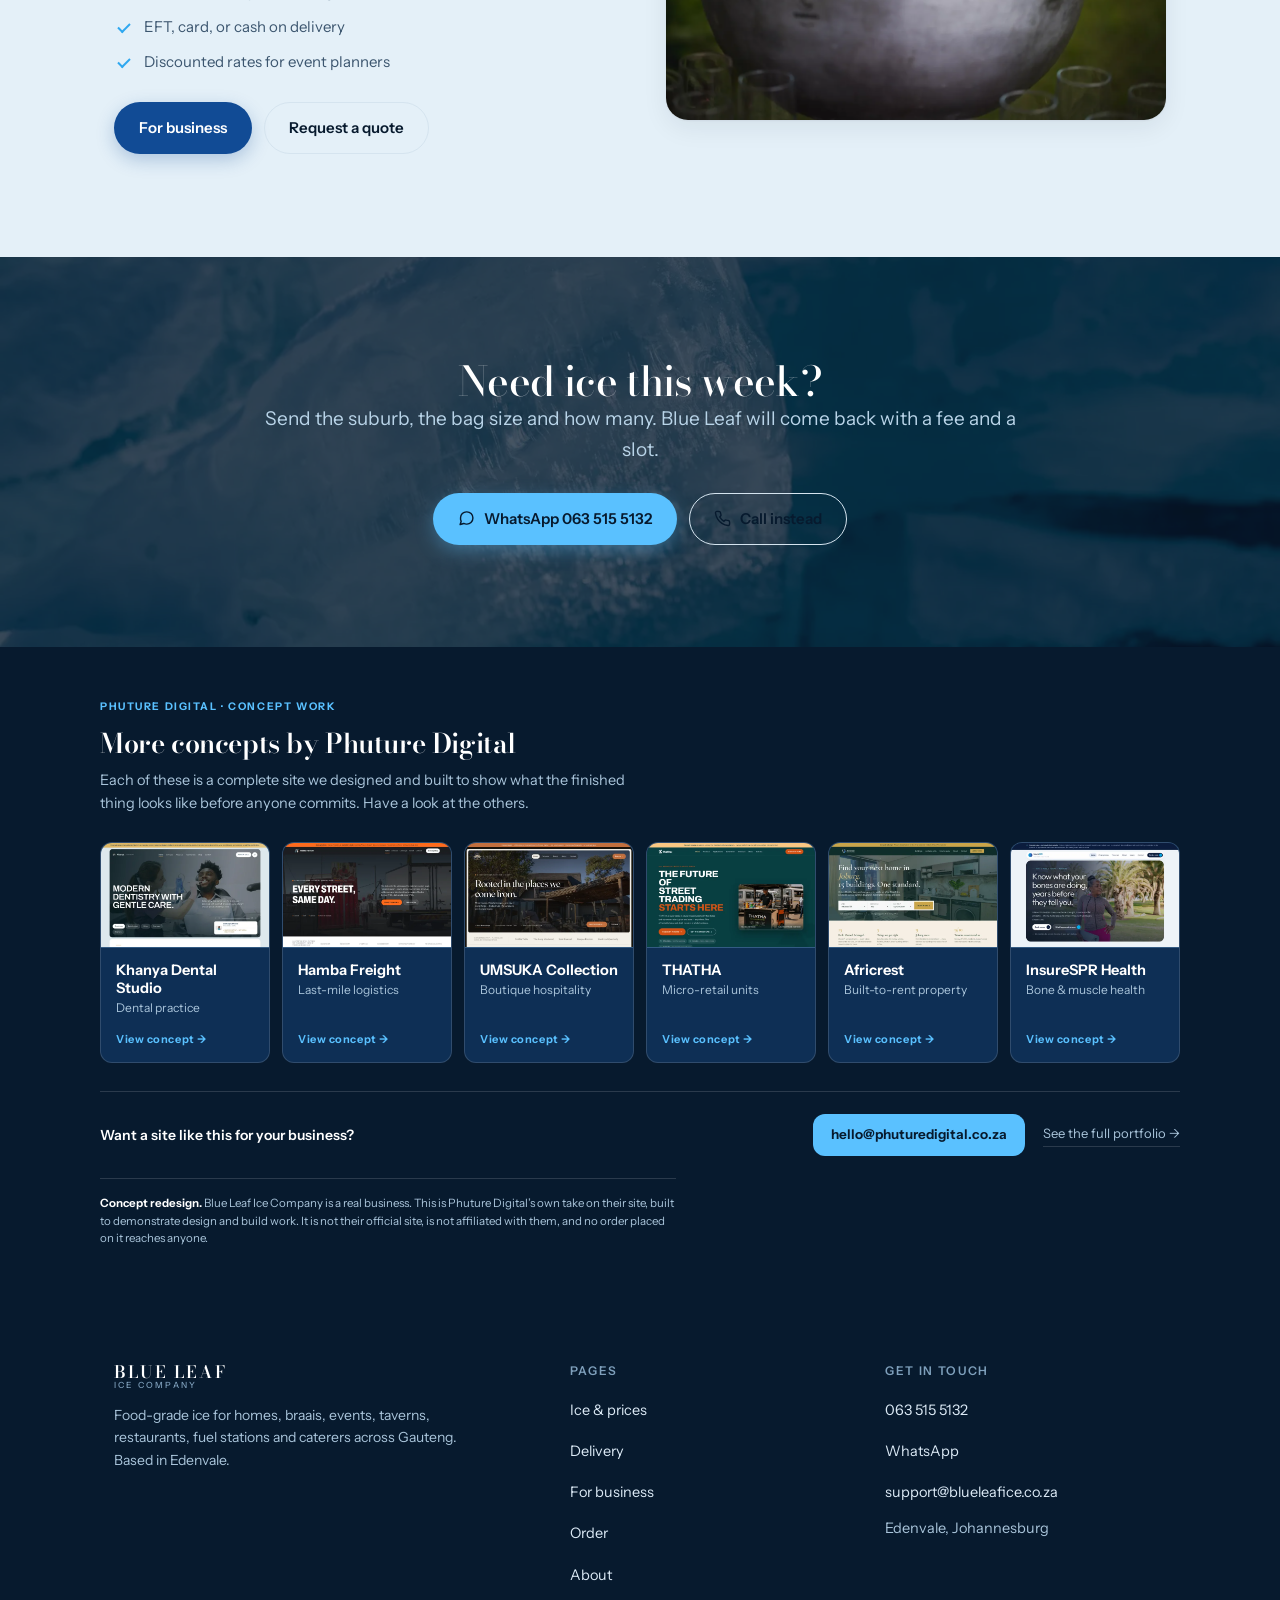
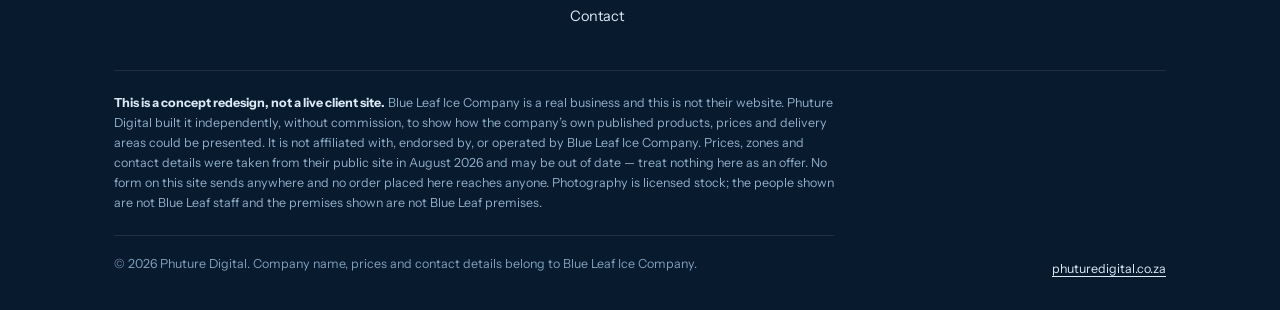
==== commit a8c69ef0: "Join the concept network as the seventh site Adds the shared "More concepts by Phuture Digital" bloc" ====
--- a/index.html
+++ b/index.html
@@ -386,6 +386,90 @@
 </section>
 </main>
 
+<!-- pd-network:start -->
+<section class="pd-network" aria-labelledby="pd-network-title">
+  <div class="pd-network-inner">
+    <p class="pd-network-eyebrow">Phuture Digital &middot; Concept work</p>
+    <h2 class="pd-network-title" id="pd-network-title">More concepts by Phuture Digital</h2>
+    <p class="pd-network-lede">Each of these is a complete site we designed and built to show what the finished thing looks like before anyone commits. Have a look at the others.</p>
+    <ul class="pd-network-grid">
+        <li class="pd-network-card">
+          <a href="https://khanya-concept.phuturedigital.co.za">
+            <img class="pd-network-thumb" src="/pd-concepts/khanya.webp" alt=""
+                 width="640" height="400" loading="lazy" decoding="async">
+            <span class="pd-network-body">
+              <span class="pd-network-name">Khanya Dental Studio</span>
+              <span class="pd-network-sector">Dental practice</span>
+              <span class="pd-network-go">View concept &rarr;</span>
+            </span>
+          </a>
+        </li>
+        <li class="pd-network-card">
+          <a href="https://hamba-concept.phuturedigital.co.za">
+            <img class="pd-network-thumb" src="/pd-concepts/hamba.webp" alt=""
+                 width="640" height="400" loading="lazy" decoding="async">
+            <span class="pd-network-body">
+              <span class="pd-network-name">Hamba Freight</span>
+              <span class="pd-network-sector">Last-mile logistics</span>
+              <span class="pd-network-go">View concept &rarr;</span>
+            </span>
+          </a>
+        </li>
+        <li class="pd-network-card">
+          <a href="https://umsuka-concept.phuturedigital.co.za">
+            <img class="pd-network-thumb" src="/pd-concepts/umsuka.webp" alt=""
+                 width="640" height="400" loading="lazy" decoding="async">
+            <span class="pd-network-body">
+              <span class="pd-network-name">UMSUKA Collection</span>
+              <span class="pd-network-sector">Boutique hospitality</span>
+              <span class="pd-network-go">View concept &rarr;</span>
+            </span>
+          </a>
+        </li>
+        <li class="pd-network-card">
+          <a href="https://thatha-concept.phuturedigital.co.za">
+            <img class="pd-network-thumb" src="/pd-concepts/thatha.webp" alt=""
+                 width="640" height="400" loading="lazy" decoding="async">
+            <span class="pd-network-body">
+              <span class="pd-network-name">THATHA</span>
+              <span class="pd-network-sector">Micro-retail units</span>
+              <span class="pd-network-go">View concept &rarr;</span>
+            </span>
+          </a>
+        </li>
+        <li class="pd-network-card">
+          <a href="https://africrest-concept.phuturedigital.co.za">
+            <img class="pd-network-thumb" src="/pd-concepts/africrest.webp" alt=""
+                 width="640" height="400" loading="lazy" decoding="async">
+            <span class="pd-network-body">
+              <span class="pd-network-name">Africrest</span>
+              <span class="pd-network-sector">Built-to-rent property</span>
+              <span class="pd-network-go">View concept &rarr;</span>
+            </span>
+          </a>
+        </li>
+        <li class="pd-network-card">
+          <a href="https://insurespr-concept.phuturedigital.co.za">
+            <img class="pd-network-thumb" src="/pd-concepts/insurespr.webp" alt=""
+                 width="640" height="400" loading="lazy" decoding="async">
+            <span class="pd-network-body">
+              <span class="pd-network-name">InsureSPR Health</span>
+              <span class="pd-network-sector">Bone &amp; muscle health</span>
+              <span class="pd-network-go">View concept &rarr;</span>
+            </span>
+          </a>
+        </li>
+    </ul>
+    <div class="pd-network-cta">
+      <p>Want a site like this for your business?</p>
+      <a class="pd-network-btn" href="mailto:hello@phuturedigital.co.za">hello@phuturedigital.co.za</a>
+      <a class="pd-network-link" href="https://www.phuturedigital.co.za/portfolio" rel="noopener">See the full portfolio &rarr;</a>
+    </div>
+    <p class="pd-network-mark"><strong>Concept redesign.</strong> Blue Leaf Ice Company is a real business. This is Phuture Digital&rsquo;s own take on their site, built to demonstrate design and build work. It is not their official site, is not affiliated with them, and no order placed on it reaches anyone.</p>
+  </div>
+</section>
+<!-- pd-network:end -->
+
 <!-- footer:start -->
 <footer class="foot">
   <div class="wrap">
--- a/styles.css
+++ b/styles.css
@@ -766,3 +766,96 @@
   .js .reveal { opacity: 1 !important; transform: none !important; }
   body { background: #fff; }
 }
+
+/* pd-network:start */
+/* Shared cross-link block across the Phuture Digital concept sites. Same markup
+   and rhythm everywhere; the palette below maps this site's own tokens onto it.
+   Appended at the END of the file so every pd-network* class outranks the bare
+   a{} p{} ul{} resets above. Keep that ordering.
+
+   Hand-mapped for Blue Leaf: --ink ground, --ink-2 cards, --ice accent, the
+   footer's #A9C4DA for muted text, and Bodoni Moda for the heading. It is
+   `font-family: inherit` on the block itself that lets one piece of markup read
+   as native on seven differently-typeset sites. */
+.pd-network {
+  background: var(--ink);
+  color: #A9C4DA;
+  font-family: inherit;
+  padding: clamp(34px, 4.4vw, 52px) clamp(20px, 3.6vw, 48px);
+}
+.pd-network-inner { max-width: 1080px; margin: 0 auto; }
+.pd-network-eyebrow {
+  font-size: 10.5px; letter-spacing: .15em; text-transform: uppercase;
+  color: var(--ice); font-weight: 700; margin: 0 0 12px;
+}
+.pd-network-title {
+  font-family: var(--f-display);
+  font-size: clamp(21px, 2.5vw, 27px); line-height: 1.15; letter-spacing: -.015em;
+  color: #ffffff; font-weight: 600; margin: 0 0 10px; text-wrap: balance;
+}
+.pd-network-lede {
+  font-size: 14.5px; line-height: 1.6; max-width: 56ch;
+  color: #A9C4DA; margin: 0 0 26px;
+}
+.pd-network-grid {
+  list-style: none; margin: 0 0 28px; padding: 0;
+  /* 150px min keeps all six on one row on desktop (auto-fit collapses empty
+     tracks), goes 2-up on phones instead of a very long stack, and avoids the
+     awkward wrap a larger min produces around tablet width. */
+  display: grid; grid-template-columns: repeat(auto-fit, minmax(150px, 1fr)); gap: 12px;
+}
+.pd-network-card { margin: 0; }
+.pd-network-card a {
+  display: flex; flex-direction: column; height: 100%;
+  padding: 0; overflow: hidden; text-decoration: none;
+  background: var(--ink-2); border: 1px solid rgb(255 255 255 / .14); border-radius: 12px;
+  transition: border-color .18s ease, transform .18s ease, background .18s ease;
+}
+.pd-network-card a:hover,
+.pd-network-card a:focus-visible {
+  border-color: var(--ice); background: #12406F; transform: translateY(-2px);
+}
+.pd-network-card a:focus-visible { outline: 2px solid var(--ice); outline-offset: 2px; }
+/* height:auto is required, not optional: the width/height attributes on the
+   <img> would otherwise pin the height and defeat aspect-ratio. */
+.pd-network-thumb {
+  display: block; width: 100%; height: auto;
+  aspect-ratio: 16 / 10; object-fit: cover; object-position: top center;
+  background: #12406F; border-bottom: 1px solid rgb(255 255 255 / .14);
+}
+.pd-network-card a:hover .pd-network-thumb { opacity: .92; }
+.pd-network-body { display: flex; flex-direction: column; gap: 3px; flex: 1; padding: 13px 15px 14px; min-width: 0; }
+.pd-network-name { color: #ffffff; font-size: 14.5px; font-weight: 650; line-height: 1.25; }
+.pd-network-sector { color: #A9C4DA; font-size: 12px; line-height: 1.4; }
+.pd-network-go {
+  color: var(--ice); font-size: 11px; letter-spacing: .05em; font-weight: 650;
+  margin-top: auto; padding-top: 11px;
+}
+.pd-network-cta {
+  display: flex; flex-wrap: wrap; align-items: center; gap: 12px 18px;
+  padding-top: 22px; border-top: 1px solid rgb(255 255 255 / .14);
+}
+.pd-network-cta p { margin: 0 auto 0 0; font-size: 14px; color: #ffffff; font-weight: 600; max-width: none; }
+.pd-network-btn {
+  background: var(--ice); color: var(--ink); text-decoration: none;
+  padding: 10px 18px; border-radius: 12px; font-size: 13.5px; font-weight: 650;
+}
+.pd-network-btn:hover { opacity: .9; color: var(--ink); }
+.pd-network-link {
+  color: #A9C4DA; text-decoration: none; font-size: 13px;
+  border-bottom: 1px solid rgb(255 255 255 / .14); padding-bottom: 2px;
+}
+.pd-network-link:hover { color: #ffffff; }
+.pd-network-mark {
+  margin: 22px 0 0; padding-top: 16px; border-top: 1px solid rgb(255 255 255 / .14);
+  font-size: 11.5px; line-height: 1.55; color: #A9C4DA; max-width: 72ch;
+}
+.pd-network-mark strong { color: #ffffff; font-weight: 650; }
+@media (max-width: 560px) {
+  .pd-network-cta p { margin-right: 0; width: 100%; }
+}
+@media (prefers-reduced-motion: reduce) {
+  .pd-network-card a { transition: none; }
+  .pd-network-card a:hover { transform: none; }
+}
+/* pd-network:end */
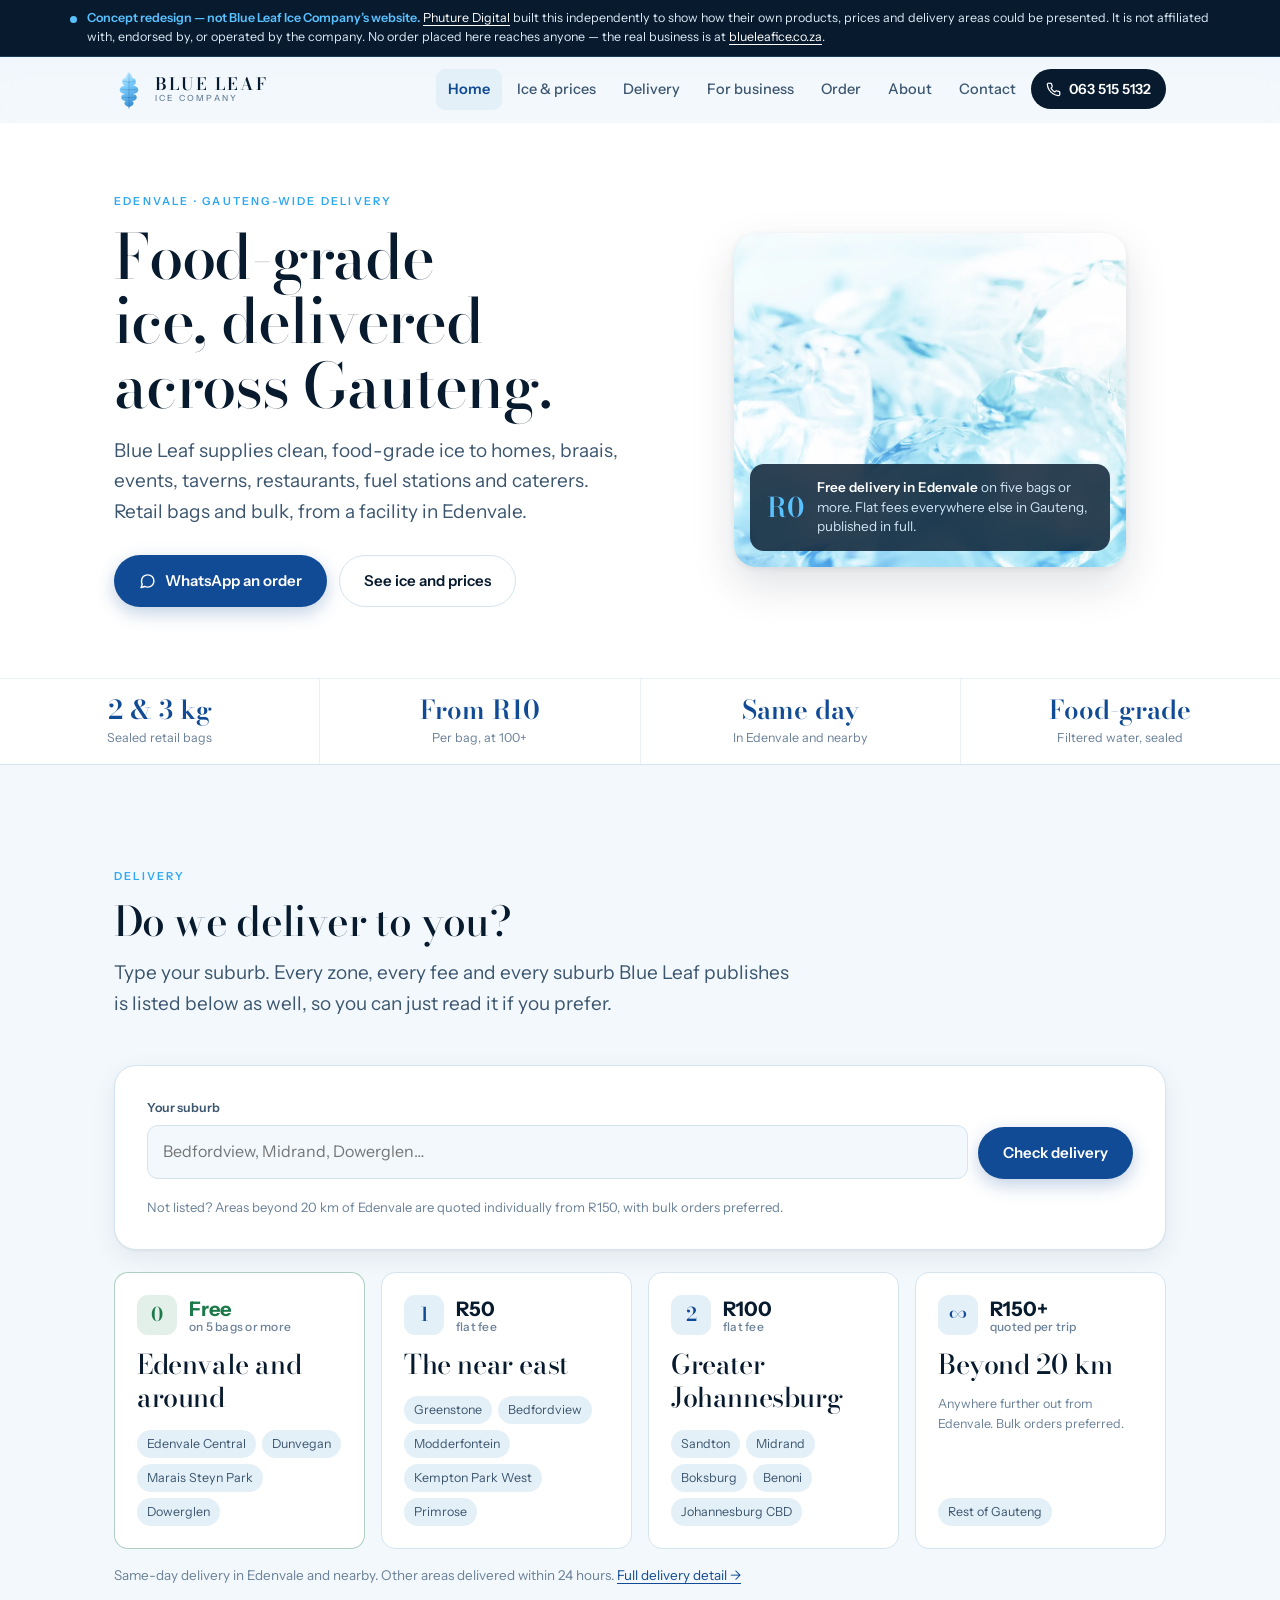
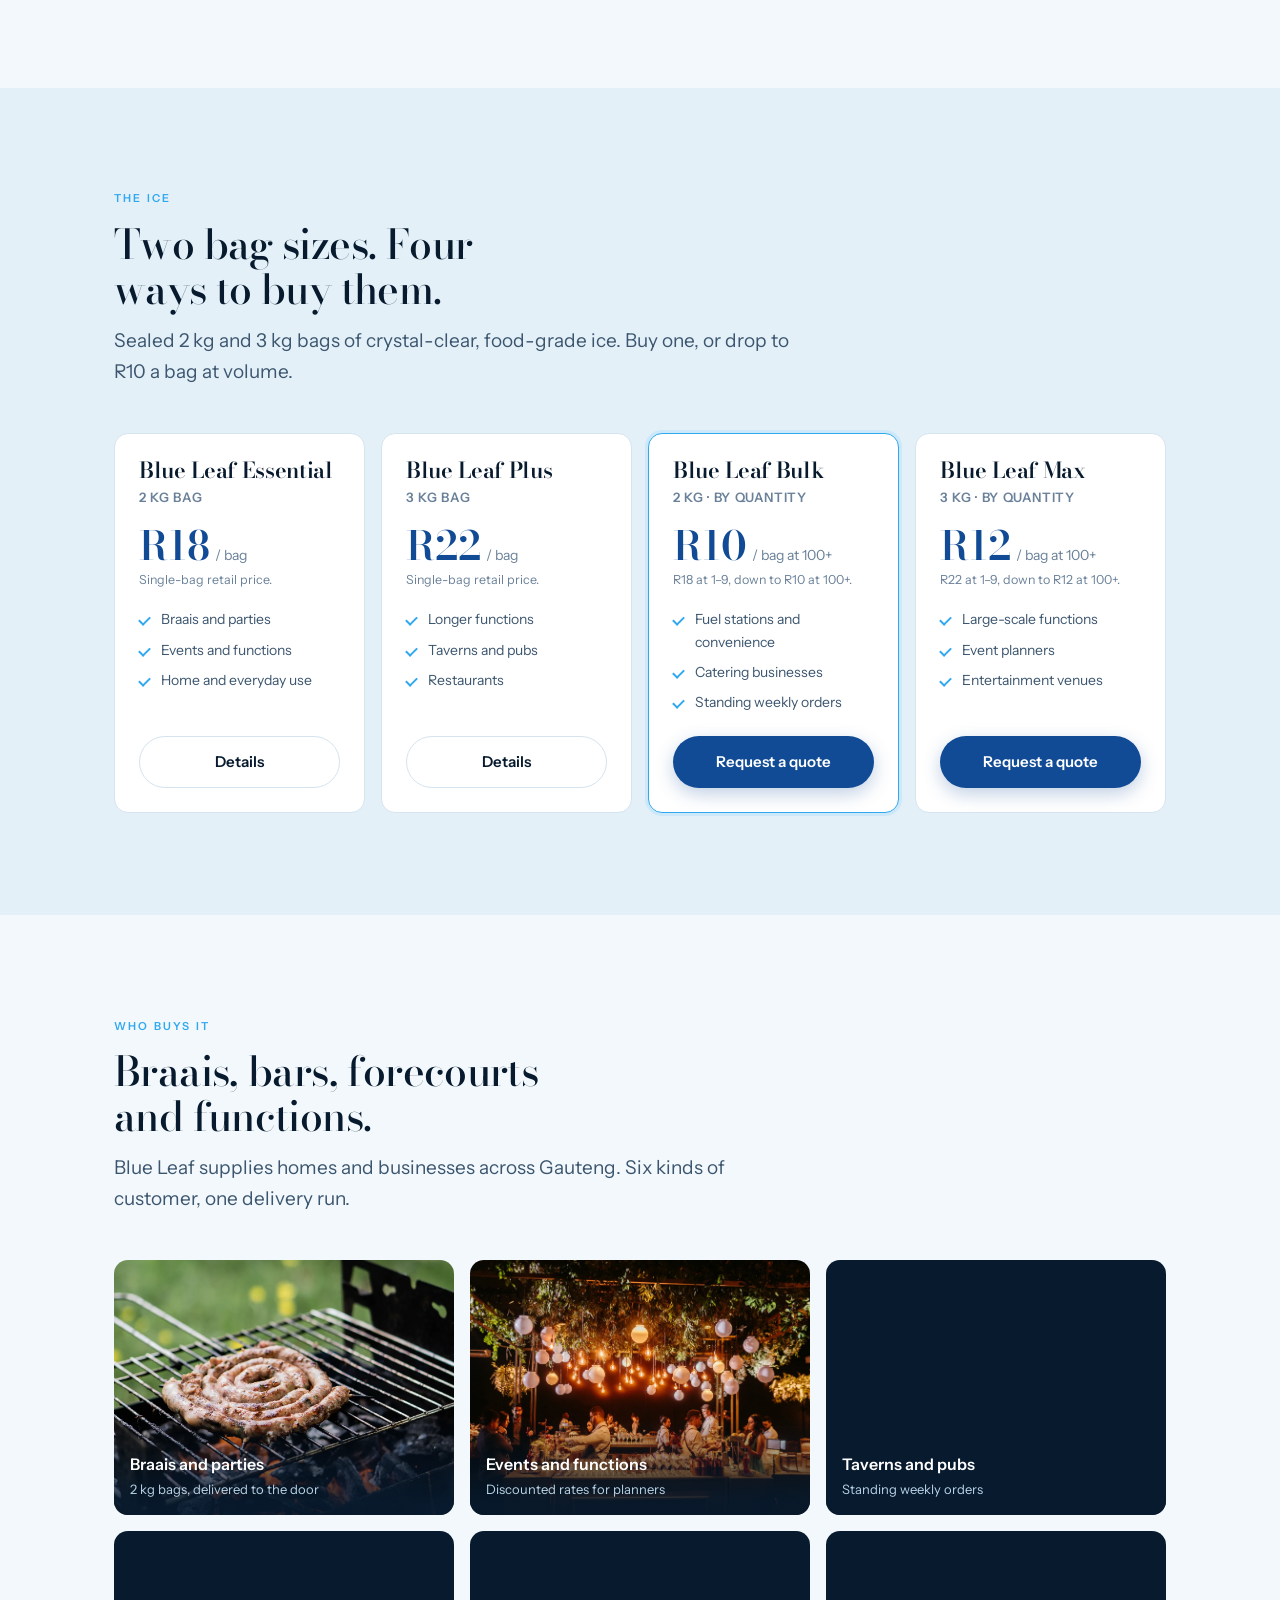
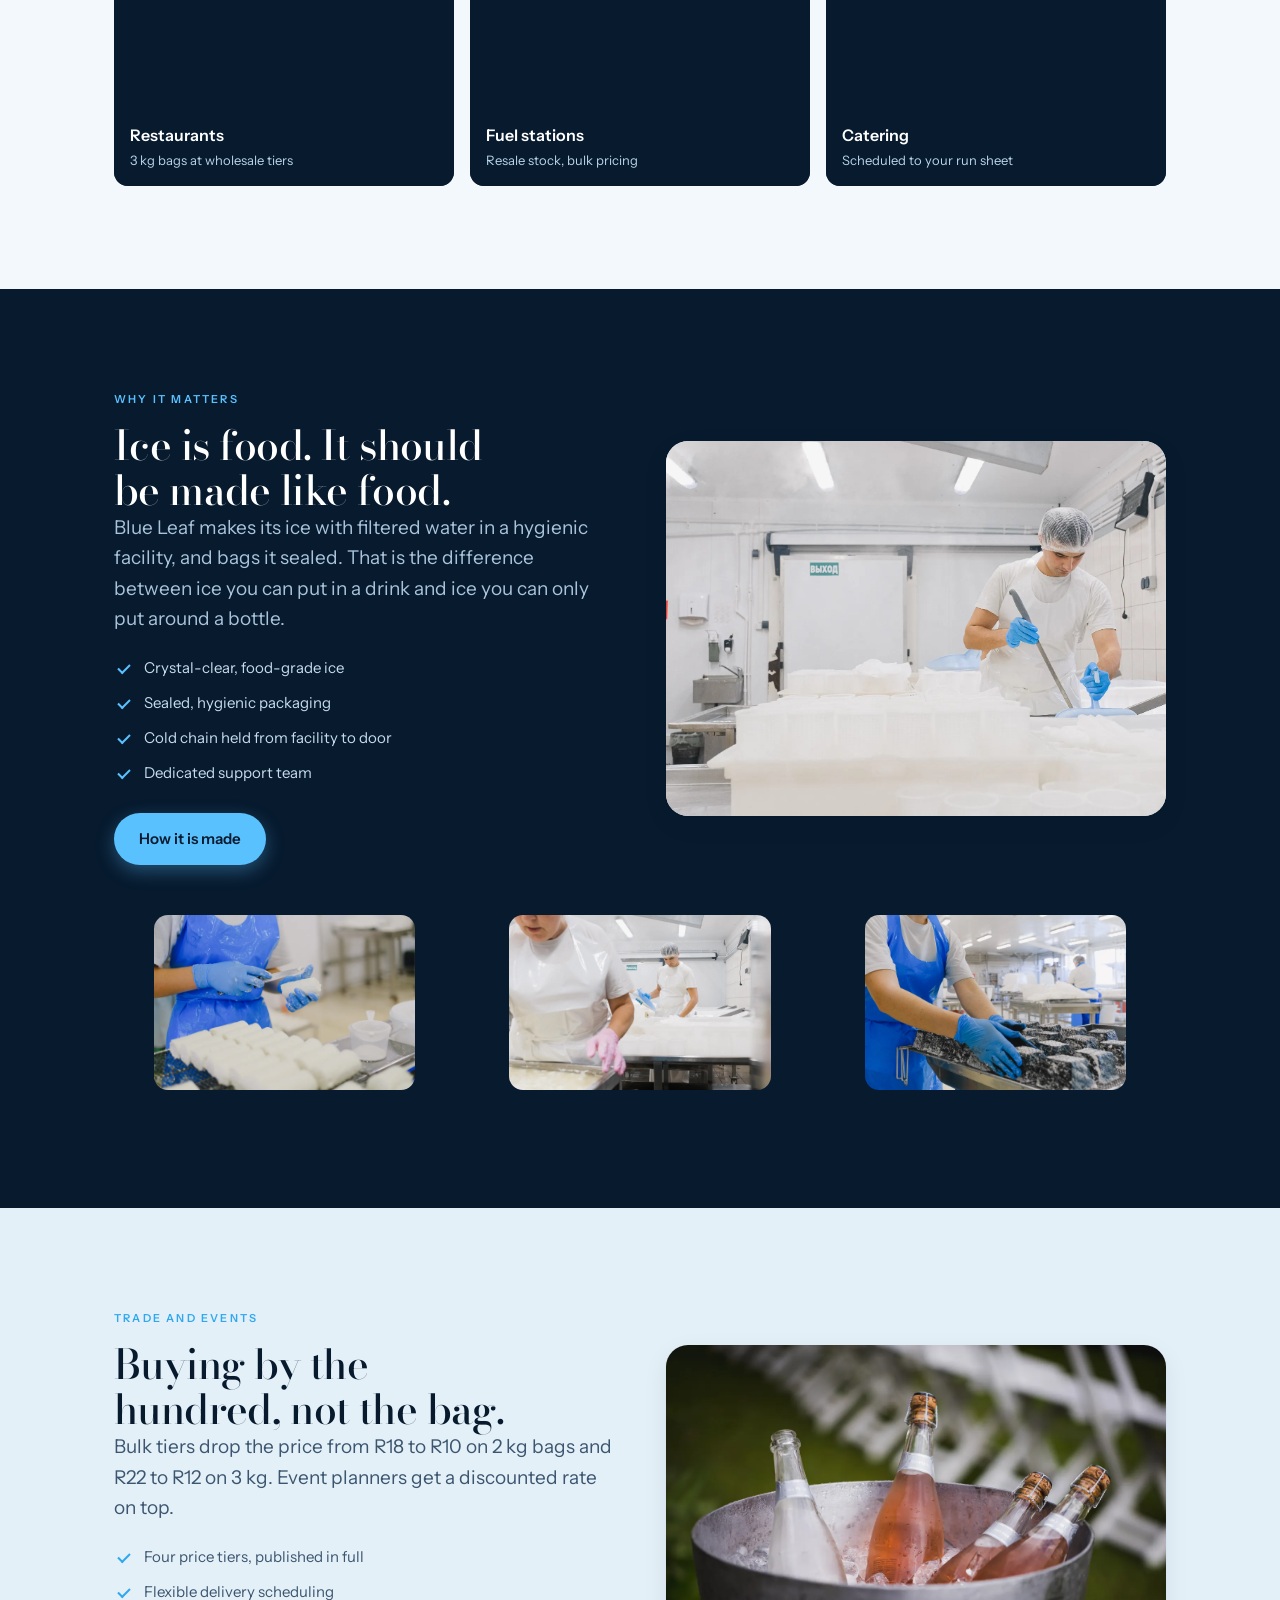
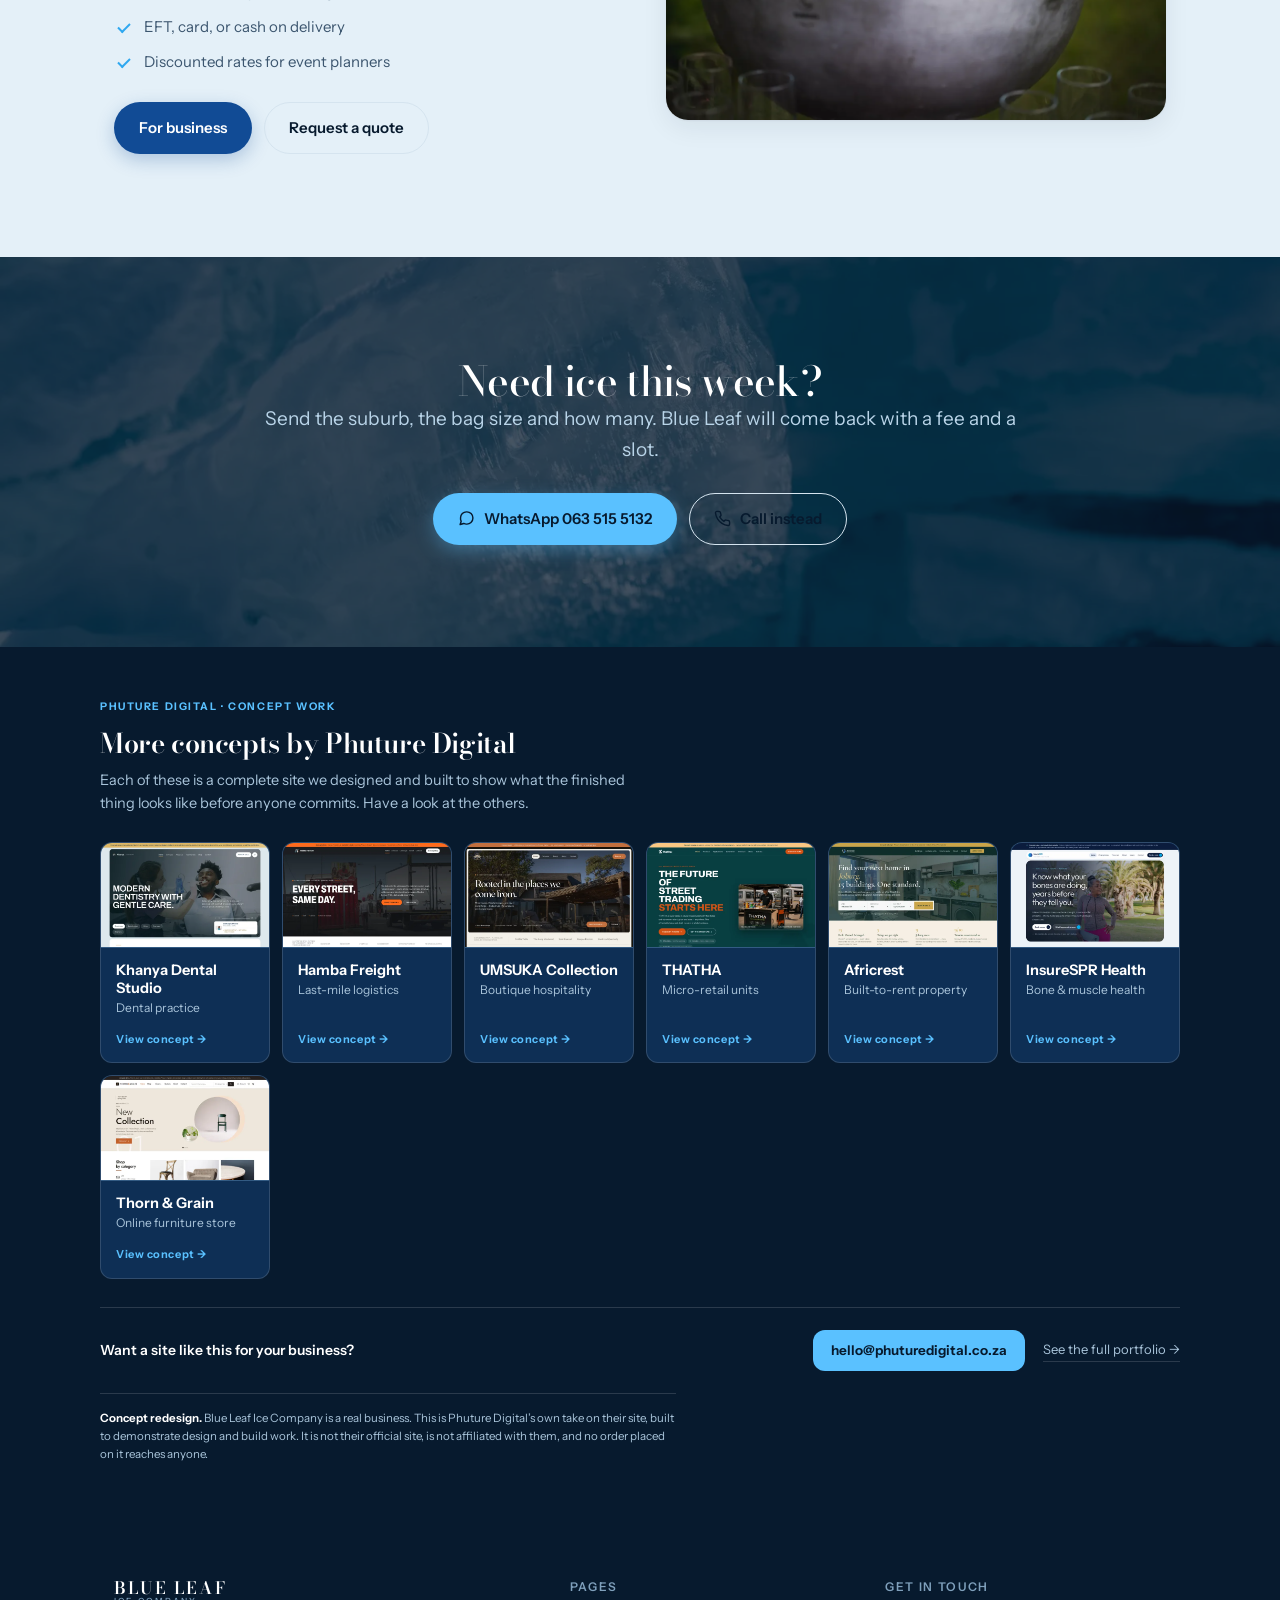
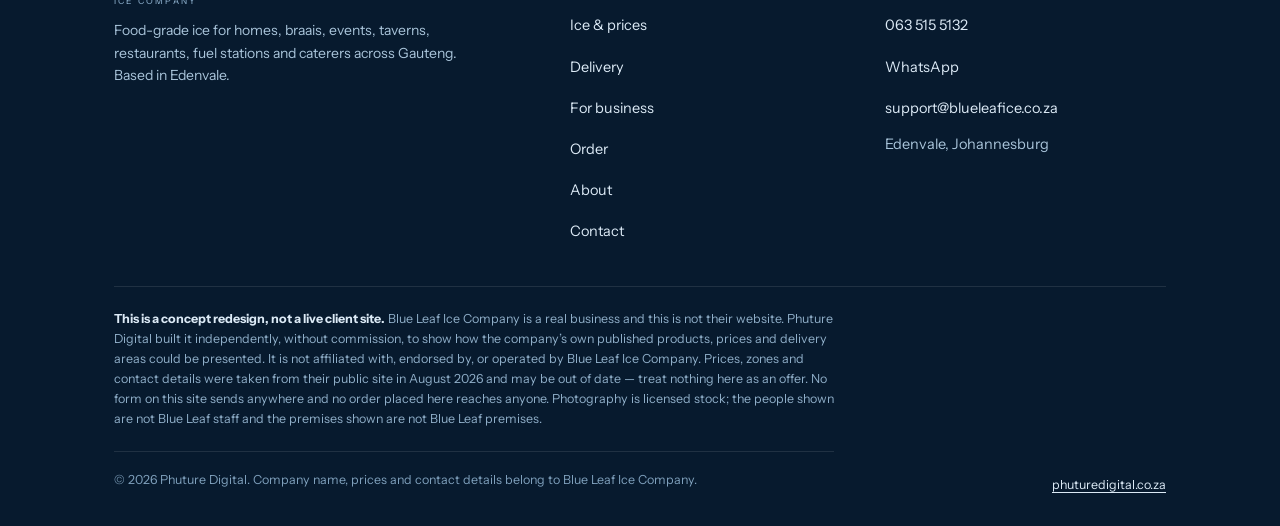
==== commit d7f92437: "Add Thorn & Grain to the concept network Adds its card and thumbnail to every page carrying the shar" ====
--- a/index.html
+++ b/index.html
@@ -386,6 +386,7 @@
 </section>
 </main>
 
+
 <!-- pd-network:start -->
 <section class="pd-network" aria-labelledby="pd-network-title">
   <div class="pd-network-inner">
@@ -459,6 +460,17 @@
             </span>
           </a>
         </li>
+        <li class="pd-network-card">
+          <a href="https://thorn-grain-concept.phuturedigital.co.za">
+            <img class="pd-network-thumb" src="/pd-concepts/thorn-grain.webp" alt=""
+                 width="640" height="400" loading="lazy" decoding="async">
+            <span class="pd-network-body">
+              <span class="pd-network-name">Thorn &amp; Grain</span>
+              <span class="pd-network-sector">Online furniture store</span>
+              <span class="pd-network-go">View concept &rarr;</span>
+            </span>
+          </a>
+        </li>
     </ul>
     <div class="pd-network-cta">
       <p>Want a site like this for your business?</p>
@@ -469,7 +481,6 @@
   </div>
 </section>
 <!-- pd-network:end -->
-
 <!-- footer:start -->
 <footer class="foot">
   <div class="wrap">
